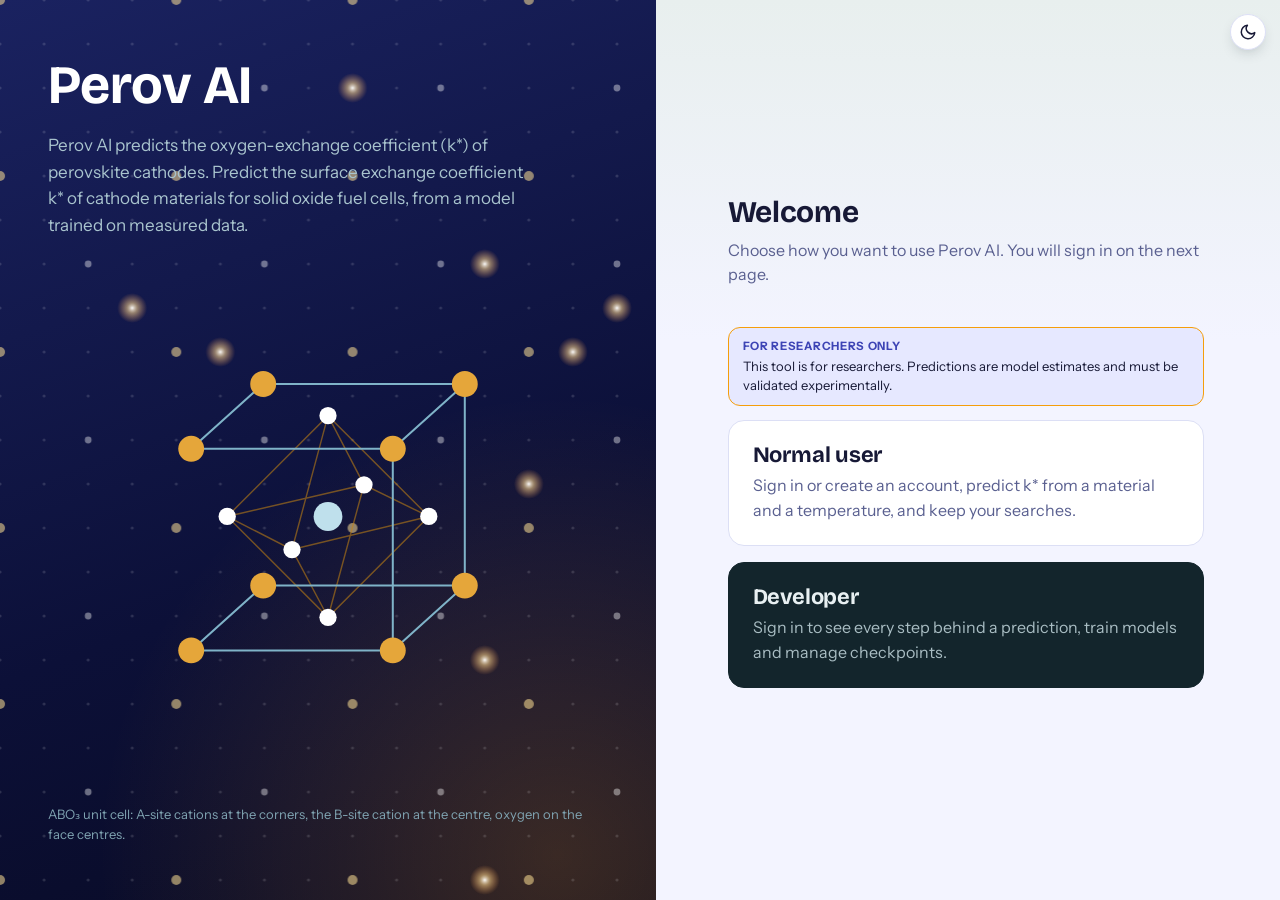
==== static/index.html @ 9cb7ea7a "Initial commit" ====
<!doctype html>
<html lang="en"><head><meta charset="utf-8"><meta name="viewport" content="width=device-width, initial-scale=1, viewport-fit=cover">
<meta name="theme-color" content="#0E1240">
<link rel="manifest" href="manifest.json">
<link rel="icon" type="image/png" sizes="192x192" href="icon-192.png">
<link rel="apple-touch-icon" href="apple-touch-icon.png">
<meta name="mobile-web-app-capable" content="yes">
<meta name="apple-mobile-web-app-capable" content="yes">
<meta name="apple-mobile-web-app-title" content="Perov AI">
<meta name="apple-mobile-web-app-status-bar-style" content="black-translucent">
<script src="pwa.js" defer></script>
<script src="dynamic.js" defer></script>
<script src="lattice.js" defer></script>
<title>Welcome | Perov AI</title>
<link href="https://fonts.googleapis.com/css2?family=Bricolage+Grotesque:opsz,wght@12..96,500;12..96,700&family=Instrument+Sans:wght@400;500;600&family=IBM+Plex+Mono:wght@400;500&display=swap" rel="stylesheet">
<link rel="stylesheet" href="style.css"><script src="theme.js"></script></head>
<body>
<div class="hero">
  <section class="hero-art">
    <div>
      <h1>Perov AI</h1>
      <p>Perov AI predicts the oxygen-exchange coefficient (k*) of perovskite cathodes. Predict the surface exchange coefficient k* of cathode materials for solid oxide fuel cells, from a model trained on measured data.</p>
    </div>
    <svg class="cell" viewBox="30 20 250 240" role="img" aria-label="ABO3 perovskite unit cell">
      <g class="oct"><path d="M155 67 L130 160 L85 137 Z M155 67 L130 160 L225 137 Z M155 207 L130 160 L85 137 Z M155 207 L130 160 L225 137 Z M155 67 L180 115 L85 137 Z M155 67 L180 115 L225 137 Z M155 207 L180 115 L85 137 Z M155 207 L180 115 L225 137 Z"/></g>
      <path class="edge" d="M60 90H200V230H60Z M110 45H250V185H110Z M60 90L110 45 M200 90L250 45 M200 230L250 185 M60 230L110 185"/>
      <g class="a"><circle cx="60" cy="90" r="9"/><circle cx="200" cy="90" r="9"/><circle cx="200" cy="230" r="9"/><circle cx="60" cy="230" r="9"/><circle cx="110" cy="45" r="9"/><circle cx="250" cy="45" r="9"/><circle cx="250" cy="185" r="9"/><circle cx="110" cy="185" r="9"/></g>
      <circle class="b" cx="155" cy="137" r="10"/>
      <g class="o"><circle cx="130" cy="160" r="6"/><circle cx="180" cy="115" r="6"/><circle cx="85" cy="137" r="6"/><circle cx="225" cy="137" r="6"/><circle cx="155" cy="67" r="6"/><circle cx="155" cy="207" r="6"/></g>
    </svg>
    <small>ABO&#8323; unit cell: A-site cations at the corners, the B-site cation at the centre, oxygen on the face centres.</small>
  </section>
  <section class="hero-form">
    <h2>Welcome</h2>
    <p class="sub">Choose how you want to use Perov AI. You will sign in on the next page.</p>
    <div class="research-note" role="note"><strong>For researchers only</strong><span>This tool is for researchers. Predictions are model estimates and must be validated experimentally.</span></div>
    <div class="resume" id="resume" hidden>
      <p class="sub" style="margin:0 0 10px">You are signed in as <strong id="resume-email"></strong> (<span id="resume-role"></span>).</p>
      <button class="btn primary" id="resume-go" type="button" style="width:100%">Continue</button>
      <button class="btn ghost" id="resume-out" type="button" style="width:100%;margin-top:8px">Use a different account</button>
    </div>
    <button class="role-card" id="pick-user"><h3>Normal user</h3><p>Sign in or create an account, predict k* from a material and a temperature, and keep your searches.</p></button>
    <button class="role-card dev" id="pick-dev"><h3>Developer</h3><p>Sign in to see every step behind a prediction, train models and manage checkpoints.</p></button>
  </section>
</div>
<script>
  const go = role => { location.href = "login.html?role=" + role; };
  document.getElementById("pick-user").onclick = () => go("user");
  document.getElementById("pick-dev").onclick = () => go("dev");

  (async () => {
    let t = null, role = null;
    try { t = localStorage.getItem("kstar-token"); role = localStorage.getItem("kstar-role"); } catch {}
    if (!t || !role) return;
    const drop = () => { try { ["kstar-token", "kstar-role", "kstar-email"].forEach(k => localStorage.removeItem(k)); } catch {} };
    try {
      const r = await fetch((window.API_BASE || "") + "/api/auth/me", { headers: { Authorization: "Bearer " + t } });
      if (!r.ok) { if (r.status === 401) drop(); return; }
      const u = await r.json();
      document.getElementById("resume-email").textContent = u.email;
      document.getElementById("resume-role").textContent = u.role === "dev" ? "developer" : "normal user";
      document.getElementById("resume").hidden = false;
      document.getElementById("resume-go").onclick = () => { location.href = "predict.html"; };
      document.getElementById("resume-out").onclick = () => { drop(); document.getElementById("resume").hidden = true; };
    } catch {}
  })();
</script></body></html>
---- static/style.css ----
:root{
  --paper:#F1F4F3; --card:#FFFFFF; --ink:#13252C; --muted:#586C73; --line:#CBD8D8;
  --glaze:#1D5C78; --glaze-soft:#DCEAF0; --signal:#C98512; --err:#B3402F; --ok:#2F7D5B;
  --display:"Bricolage Grotesque","Segoe UI",system-ui,sans-serif;
  --body:"Instrument Sans","Segoe UI",system-ui,sans-serif;
  --mono:"IBM Plex Mono",ui-monospace,Menlo,Consolas,monospace;
}
*{box-sizing:border-box}
html{scroll-padding-top:72px}
body{margin:0;background:var(--paper);color:var(--ink);font:400 16px/1.55 var(--body)}
h1,h2,h3{font-family:var(--display);line-height:1.12;margin:0;font-weight:700;letter-spacing:-.01em}
p{margin:0}
button,input,select{font:inherit;color:inherit}
:focus-visible{outline:3px solid var(--glaze);outline-offset:2px}
.wrap{max-width:1180px;margin:0 auto;padding:0 24px}
[hidden]{display:none!important}

/* header */
header.top{position:sticky;top:0;z-index:5;background:rgba(241,244,243,.94);backdrop-filter:blur(6px);border-bottom:1px solid var(--line)}
header.top .wrap{display:flex;align-items:center;gap:20px;min-height:60px;flex-wrap:wrap}
.brand{font:700 20px var(--display);letter-spacing:-.01em;margin-right:auto}
.brand i{font-style:normal;color:var(--glaze)}
.tabs,.seg{display:inline-flex;border:1px solid var(--line);border-radius:8px;background:var(--card);padding:3px;gap:2px}
.tabs button,.seg button{border:0;background:transparent;padding:6px 14px;border-radius:6px;cursor:pointer;font-weight:500;color:var(--muted)}
.tabs button[aria-selected="true"],.seg button[aria-pressed="true"]{background:var(--glaze);color:#fff}

/* chooser */
.chooser{padding:72px 0 80px}
.chooser h1{font-size:clamp(34px,5vw,56px);max-width:15ch}
.chooser .lede{max-width:52ch;margin-top:18px;color:var(--muted);font-size:18px}
.choices{display:grid;grid-template-columns:repeat(auto-fit,minmax(280px,1fr));gap:20px;margin-top:44px;max-width:820px}
.choice{text-align:left;background:var(--card);border:1.5px solid var(--line);border-radius:14px;padding:26px;cursor:pointer;transition:border-color .15s,transform .15s}
.choice:hover{border-color:var(--glaze);transform:translateY(-2px)}
.choice h2{font-size:24px}
.choice p{margin-top:10px;color:var(--muted)}
.choice.dev{background:var(--ink);color:#E8F0F2;border-color:var(--ink)}
.choice.dev p{color:#A9BDC3}
.choice.dev:hover{border-color:#7FB3C8}
.choice .code{margin-top:18px;font:400 13px/1.5 var(--mono);color:#7FB3C8}

/* app layout */
main{padding:32px 0 80px}
.intro{margin-bottom:26px}
.intro h1{font-size:clamp(28px,3.4vw,40px);max-width:24ch}
.intro p{color:var(--muted);margin-top:10px;max-width:62ch}
.layout{display:grid;grid-template-columns:minmax(0,5fr) minmax(0,6fr);gap:28px;align-items:start}
@media (max-width:900px){.layout{grid-template-columns:1fr}}
.panel{background:var(--card);border:1px solid var(--line);border-radius:12px;padding:22px}
.panel h2{font-size:19px;margin-bottom:4px}
.panel .sub{color:var(--muted);font-size:14px}

/* form */
fieldset{border:0;border-top:1px solid var(--line);margin:18px 0 0;padding:14px 0 0}
legend{font:600 14px var(--body);padding:0 8px 0 0;color:var(--glaze)}
.fields{display:grid;grid-template-columns:repeat(auto-fill,minmax(150px,1fr));gap:12px 14px}
.field label{display:block;font-size:13px;font-weight:600;margin-bottom:3px;word-break:break-word}
.field input{width:100%;border:1px solid var(--line);border-radius:7px;padding:7px 9px;background:#FBFCFC;font-family:var(--mono);font-size:14px}
.field input:focus{border-color:var(--glaze)}
.field small{display:block;color:var(--muted);font-size:12px;line-height:1.35;margin-top:3px}
.field.bad input{border-color:var(--err)}
.actions{display:flex;gap:12px;align-items:center;margin-top:22px;flex-wrap:wrap}
.btn{border:0;border-radius:8px;padding:11px 20px;font-weight:600;cursor:pointer}
.btn.primary{background:var(--glaze);color:#fff}
.btn.primary:disabled{opacity:.6;cursor:progress}
.btn.ghost{background:transparent;border:1px solid var(--line);color:var(--ink)}
.msg{margin-top:14px;padding:10px 12px;border-radius:8px;font-size:14px;background:#FBEDEA;color:#7A2A1D;border:1px solid #EBC3BB}
.modelpick{display:flex;align-items:center;gap:10px;margin-top:16px;font-size:14px}
.modelpick select{border:1px solid var(--line);border-radius:7px;padding:5px 8px;background:#fff}

/* result */
.empty{color:var(--muted);padding:34px 4px}
.empty strong{display:block;color:var(--ink);font:700 20px var(--display);margin-bottom:6px}
.big{font:700 clamp(40px,6vw,68px)/1 var(--display);letter-spacing:-.02em;margin-top:6px}
.big sup{font-size:.5em}
.kicker{color:var(--muted);font-size:14px}
.plain{margin-top:12px;max-width:52ch}
.scale{margin:26px 0 8px}
.scale .track{position:relative;height:10px;border-radius:5px;background:linear-gradient(90deg,#DCE6E8,#8FB9CB,#1D5C78)}
.scale .pin{position:absolute;top:-7px;width:4px;height:24px;border-radius:2px;background:var(--signal);transform:translateX(-50%);box-shadow:0 0 0 3px #fff;transition:left .5s}
.scale .ends{display:flex;justify-content:space-between;font-size:13px;color:var(--muted);margin-top:8px}
.chart{margin-top:26px}
.chart h3{font-size:16px}
.chart svg{width:100%;height:auto;display:block;margin-top:8px}
.chart .note{font-size:13px;color:var(--muted);margin-top:4px}
.caveat{margin-top:20px;font-size:13px;color:var(--muted);border-top:1px solid var(--line);padding-top:12px}

/* developer */
.dev-only{display:none}
body[data-mode="dev"] .dev-only{display:revert}
body[data-mode="dev"] .modelpick.dev-only{display:flex}
body[data-mode="dev"] .explorer-only{display:none}
.flow{margin-top:28px}
.flow h2{font-size:22px}
.stage{position:relative;margin:16px 0 0 18px;padding:0 0 0 26px;border-left:2px solid var(--line)}
.stage::before{content:"";position:absolute;left:-8px;top:6px;width:14px;height:14px;border-radius:50%;background:var(--paper);border:2px solid var(--line);transition:background .3s,border-color .3s}
.stage.done{border-left-color:var(--glaze)}
.stage.done::before{background:var(--glaze);border-color:var(--glaze)}
.stage summary{cursor:pointer;font:700 16px var(--display);list-style:none;padding:2px 0}
.stage summary::-webkit-details-marker{display:none}
.stage summary span{font:400 14px var(--body);color:var(--muted);margin-left:8px}
.stage .body{padding:10px 0 6px}
pre{margin:8px 0 0;background:#0F1F25;color:#D8E6EA;border-radius:9px;padding:12px 14px;font:400 12.5px/1.55 var(--mono);overflow:auto;max-height:340px}
.cols{display:grid;grid-template-columns:repeat(auto-fit,minmax(300px,1fr));gap:14px}
.cols h4{margin:0;font-size:12px;color:var(--muted);font-weight:600}
.bars{margin-top:8px;font:400 12.5px var(--mono)}
.bar{display:grid;grid-template-columns:150px 1fr 56px;gap:8px;align-items:center;margin:3px 0}
.bar .nm{overflow:hidden;text-overflow:ellipsis;white-space:nowrap}
.bar .tr{position:relative;height:10px;background:#EDF2F2;border-radius:3px}
.bar .fill{position:absolute;top:0;bottom:0;border-radius:3px}
.bar .zero{position:absolute;left:50%;top:-2px;bottom:-2px;width:1px;background:var(--muted)}
.bar .num{text-align:right;color:var(--muted)}
.kv{display:flex;flex-wrap:wrap;gap:6px 18px;font:400 13px var(--mono);color:var(--muted);margin-top:8px}
.kv b{color:var(--ink);font-weight:500}

/* research */
.papers{display:grid;grid-template-columns:repeat(auto-fit,minmax(340px,1fr));gap:22px;margin-top:22px}
.paper h2{font-size:20px}
.paper .meta{font-size:13px;color:var(--muted);margin:6px 0 14px}
.paper ul{margin:0;padding-left:18px}
.paper li{margin:6px 0}
.map{margin-top:34px}
.map h2{font-size:22px}
.map table{width:100%;border-collapse:collapse;margin-top:14px;background:var(--card);border:1px solid var(--line);border-radius:10px;overflow:hidden;font-size:15px}
.map th,.map td{text-align:left;padding:11px 14px;border-bottom:1px solid var(--line);vertical-align:top}
.map th{background:var(--glaze-soft);font-weight:600;font-size:14px}
.map tr:last-child td{border-bottom:0}
@media (prefers-reduced-motion:reduce){*{transition:none!important}}

/* ---- v2 look ---- */
body{background:linear-gradient(180deg,#E8EFEE 0,var(--paper) 340px)}
header.top{background:rgba(255,255,255,.88);box-shadow:0 1px 0 var(--line),0 6px 20px -14px rgba(19,37,44,.5)}
.brand{display:flex;align-items:center;gap:10px;color:var(--ink);text-decoration:none}
.brand svg{width:26px;height:26px}
.nav{display:flex;gap:4px}
.nav a{padding:7px 14px;border-radius:8px;text-decoration:none;color:var(--muted);font-weight:500}
.nav a:hover{background:var(--glaze-soft);color:var(--glaze)}
.nav a[aria-current="page"]{background:var(--glaze);color:#fff}
.role{display:inline-flex;align-items:center;gap:8px;font-size:14px;color:var(--muted)}
.role b{background:var(--glaze-soft);color:var(--glaze);border-radius:99px;padding:3px 12px;font-weight:600}
body[data-mode="dev"] .role b{background:var(--ink);color:#BFE0EC}
.role a{color:var(--glaze);font-weight:500}
.panel{border-radius:16px;box-shadow:0 18px 40px -28px rgba(19,37,44,.45)}
.btn.primary,.btn{border-radius:10px}
.btn.primary{background:linear-gradient(135deg,#1D5C78,#17475D);box-shadow:0 8px 18px -10px #1D5C78}
.big{font-family:var(--display);font-size:clamp(40px,6vw,64px);color:var(--glaze)}
.crumbs{display:flex;gap:10px;align-items:center;margin-bottom:18px;font-size:14px;color:var(--muted)}
.crumbs a{color:var(--glaze);font-weight:500}
.hero{min-height:100vh;display:grid;grid-template-columns:minmax(0,1.05fr) minmax(0,1fr)}
@media (max-width:860px){.hero{grid-template-columns:1fr}}
.hero-art{background:radial-gradient(circle at 30% 20%,#1B5670 0,#0E3345 45%,#0A222E 100%);color:#E8F0F2;padding:56px 48px;display:flex;flex-direction:column;justify-content:space-between;gap:28px}
.hero-art h1{font-size:clamp(34px,4.4vw,54px);max-width:14ch;color:#fff}
.hero-art p{color:#A9C4CE;max-width:44ch;margin-top:16px;font-size:17px}
.cell{width:min(100%,360px);align-self:center}
.cell .edge{stroke:#7FB3C8;stroke-width:1.4;fill:none;stroke-dasharray:420;stroke-dashoffset:420;animation:draw 1.6s ease-out forwards}
.cell .oct{stroke:#C98512;stroke-opacity:.55;stroke-width:1;fill:none}
.cell .a{fill:#E5A63A}.cell .b{fill:#BFE0EC}.cell .o{fill:#fff;opacity:0;animation:pop .5s ease-out 1.2s forwards}
@keyframes draw{to{stroke-dashoffset:0}}@keyframes pop{to{opacity:1}}
@media (prefers-reduced-motion:reduce){.cell .edge{animation:none;stroke-dashoffset:0}.cell .o{animation:none;opacity:1}}
.hero-art small{color:#7FA3B1;font-size:13px}
.hero-form{display:flex;flex-direction:column;justify-content:center;padding:56px clamp(24px,6vw,72px);max-width:620px}
.hero-form h2{font-size:30px}
.hero-form .sub{margin:8px 0 26px;color:var(--muted)}
.role-card{display:block;width:100%;text-align:left;background:var(--card);border:1.5px solid var(--line);border-radius:16px;padding:22px 24px;margin-bottom:16px;cursor:pointer;transition:border-color .15s,box-shadow .15s}
.role-card:hover{border-color:var(--glaze);box-shadow:0 14px 30px -20px #1D5C78}
.role-card h3{font-size:22px}.role-card p{color:var(--muted);margin-top:6px}
.role-card.dev{background:var(--ink);border-color:var(--ink);color:#E8F0F2}.role-card.dev p{color:#A9BDC3}
.role-card.dev:hover{border-color:#7FB3C8}

/* ---- toasts, bars, tables ---- */
#toasts{position:fixed;right:16px;bottom:16px;display:grid;gap:8px;z-index:50;max-width:min(360px,calc(100vw - 32px))}
.toast{background:var(--ink);color:#fff;padding:12px 16px;border-radius:10px;box-shadow:0 10px 24px -12px #000;font-size:14px}
.toast.error{background:#8F2D2D}.toast.ok{background:#2F6B4F}
.hb{display:grid;grid-template-columns:84px 1fr 34px;gap:8px;align-items:center;margin:5px 0;font-size:13px}
.hb i{display:block;height:12px;background:var(--glaze);border-radius:6px;min-width:2px}.hb b{text-align:right;font-weight:500}
.grid2{display:grid;grid-template-columns:repeat(auto-fit,minmax(260px,1fr));gap:20px}
.kpis{display:grid;grid-template-columns:repeat(auto-fit,minmax(130px,1fr));gap:12px;margin-bottom:18px}
.kpi{background:var(--glaze-soft);border-radius:12px;padding:12px 14px}.kpi b{display:block;font-size:22px;font-family:var(--display);color:var(--glaze)}.kpi span{font-size:13px;color:var(--muted)}
.tablewrap{overflow-x:auto}table.t{border-collapse:collapse;width:100%;font-size:14px}table.t th,table.t td{padding:8px 10px;border-bottom:1px solid var(--line);text-align:left;white-space:nowrap}
.stack{display:grid;gap:22px;max-width:980px}
@media (max-width:640px){.wrap{padding-left:16px;padding-right:16px}header.top .wrap{flex-wrap:wrap;gap:8px}.nav{order:3;width:100%;overflow-x:auto}.big{font-size:40px}.btn{min-height:44px}input,select{font-size:16px}}

/* ---- v3: richer look ---- */
.intro{background:linear-gradient(135deg,#0E3345 0%,#1D5C78 100%);color:#fff;border-radius:20px;padding:30px 34px;margin-bottom:26px;position:relative;overflow:hidden;box-shadow:0 22px 40px -28px rgba(14,51,69,.8)}
.intro::before{content:"";position:absolute;right:-60px;top:-60px;width:240px;height:240px;border-radius:50%;background:radial-gradient(circle,rgba(229,166,58,.45),transparent 65%)}
.intro::after{content:"";position:absolute;inset:0;background-image:radial-gradient(rgba(255,255,255,.14) 1.2px,transparent 1.2px);background-size:22px 22px;mask-image:linear-gradient(90deg,transparent 40%,#000);-webkit-mask-image:linear-gradient(90deg,transparent 40%,#000)}
.intro h1,.intro p{position:relative;z-index:1}.intro h1{color:#fff;margin-bottom:8px}.intro p{color:#BFD8E2;max-width:60ch}
.panel{animation:rise .5s ease-out both}.panel:nth-of-type(2){animation-delay:.08s}.panel:nth-of-type(3){animation-delay:.16s}
@keyframes rise{from{opacity:0;transform:translateY(10px)}to{opacity:1;transform:none}}
.btn{transition:transform .15s,box-shadow .15s,background .15s}.btn:hover:not(:disabled){transform:translateY(-1px)}.btn.primary:hover:not(:disabled){box-shadow:0 12px 22px -10px #1D5C78}
input:focus,select:focus{outline:none;border-color:var(--glaze)!important;box-shadow:0 0 0 4px rgba(29,92,120,.15)}
.kpi{transition:transform .15s}.kpi:hover{transform:translateY(-2px)}
table.t tbody tr:hover,table.t tr:hover td{background:#F3F8FA}
.role #who{max-width:170px;overflow:hidden;text-overflow:ellipsis;white-space:nowrap;color:var(--muted)}
.role{gap:10px}
.pwrow{display:flex;gap:8px}.pwrow input{flex:1;min-width:0}
.back{display:inline-block;margin-bottom:18px;color:var(--glaze);font-weight:500;text-decoration:none}
.hero-form .field label{font-weight:500}
@media (max-width:640px){.role #who{display:none}.intro{padding:22px 20px}}
@media (prefers-reduced-motion:reduce){.panel{animation:none}.btn,.kpi{transition:none}}


/* ---- v4: light and dark themes, result summary ---- */
:root{
  color-scheme:light;
  --grid:#DCE6E6; --faint:#8A9BA0; --chart:#1D5C78; --soft:#F4F8F9; --warn:#9A6408;
  --page-top:#E8EFEE; --header-bg:rgba(255,255,255,.88); --input-bg:#FBFCFC;
  --msg-bg:#FBEDEA; --msg-ink:#7A2A1D; --msg-line:#EBC3BB;
  --track:#EDF2F2; --row-hover:#F3F8FA; --on-glaze:#fff;
  --t1:#DCE6E8; --t2:#8FB9CB; --t3:#1D5C78;
  --btn1:#1D5C78; --btn2:#17475D;
  --dev-bg:#13252C; --dev-ink:#E8F0F2; --dev-muted:#A9BDC3; --toast-bg:#13252C;
  --shadow:rgba(19,37,44,.45); --ring:rgba(29,92,120,.15);
}
:root[data-theme="dark"]{
  color-scheme:dark;
  --paper:#0C171C; --card:#13242B; --ink:#E4EDF0; --muted:#9AB0B7; --line:#27404A;
  --glaze:#5BB0D4; --glaze-soft:#1A3340; --signal:#E5A63A; --err:#F0907F; --ok:#4CC38A; --warn:#E5A63A;
  --grid:#243842; --faint:#6E8890; --chart:#5BB0D4; --soft:#172A32;
  --page-top:#0F2028; --header-bg:rgba(14,26,32,.9); --input-bg:#0F1D23;
  --msg-bg:#3A1F1B; --msg-ink:#F5C0B6; --msg-line:#6B342C;
  --track:#1E333C; --row-hover:#1A2F38; --on-glaze:#082432;
  --t1:#1F3A46; --t2:#2F6F8C; --t3:#5BB0D4;
  --btn1:#2A7BA0; --btn2:#1D5C78;
  --dev-bg:#0A1317; --dev-ink:#E4EDF0; --dev-muted:#9AB0B7; --toast-bg:#1F3A46;
  --shadow:rgba(0,0,0,.8); --ring:rgba(91,176,212,.28);
}
body{background:linear-gradient(180deg,var(--page-top) 0,var(--paper) 340px)}
header.top{background:var(--header-bg);box-shadow:0 1px 0 var(--line),0 6px 20px -14px var(--shadow)}
.panel{box-shadow:0 18px 40px -28px var(--shadow)}
.field input,.modelpick select{background:var(--input-bg)}
.msg{background:var(--msg-bg);color:var(--msg-ink);border-color:var(--msg-line)}
.scale .track{background:linear-gradient(90deg,var(--t1),var(--t2),var(--t3))}
.scale .pin{box-shadow:0 0 0 3px var(--card)}
.bar .tr{background:var(--track)}
table.t tbody tr:hover,table.t tr:hover td{background:var(--row-hover)}
.tabs button[aria-selected="true"],.seg button[aria-pressed="true"],.nav a[aria-current="page"]{background:var(--glaze);color:var(--on-glaze)}
.btn.primary{background:linear-gradient(135deg,var(--btn1),var(--btn2));box-shadow:0 8px 18px -10px var(--btn1)}
.btn.primary:hover:not(:disabled){box-shadow:0 12px 22px -10px var(--btn1)}
input:focus,select:focus{box-shadow:0 0 0 4px var(--ring)}
.choice.dev,.role-card.dev{background:var(--dev-bg);color:var(--dev-ink);border-color:var(--dev-bg)}
.choice.dev p,.role-card.dev p{color:var(--dev-muted)}
body[data-mode="dev"] .role b{background:var(--dev-bg);color:#BFE0EC}
.toast{background:var(--toast-bg)}
.brand svg rect{stroke:var(--chart)}
p.note{font-size:13px;color:var(--muted);margin-top:8px}
:root[data-theme="dark"] .choice.dev,:root[data-theme="dark"] .role-card.dev{border-color:var(--line)}
:root[data-theme="dark"] pre{background:#0A1317;border:1px solid var(--line)}
:root[data-theme="dark"] .intro{box-shadow:0 22px 40px -28px #000;border:1px solid #1D4A5F}

/* theme toggle */
.themebtn{display:inline-grid;place-items:center;width:36px;height:36px;border-radius:50%;border:1px solid var(--line);background:var(--card);color:var(--ink);cursor:pointer;padding:0;transition:background .15s,border-color .15s,color .15s}
.themebtn:hover{border-color:var(--glaze);color:var(--glaze)}
.themebtn svg{width:18px;height:18px}
.themebtn .sun{display:none}
:root[data-theme="dark"] .themebtn .sun{display:block}
:root[data-theme="dark"] .themebtn .moon{display:none}
.themebtn.float{position:fixed;top:14px;right:14px;z-index:20;box-shadow:0 6px 16px -8px var(--shadow)}

/* chart colours (SVG) */
.c-grid{stroke:var(--grid)} .c-axis{stroke:var(--ink)} .c-base{stroke:var(--muted)} .c-pred{stroke:var(--ink)} .c-conn{stroke:var(--faint)}
.c-line{stroke:var(--chart)} .c-dot{fill:var(--chart)} .c-up{fill:var(--chart)} .c-down{fill:var(--signal)}
.c-cur{fill:var(--signal);stroke:var(--card)}
.c-mut{fill:var(--muted)} .c-faint{fill:var(--faint)} .c-ink{fill:var(--ink)}
.c-halo{stroke:var(--card);stroke-width:3;paint-order:stroke}

/* result summary */
.predcard{margin-top:6px;text-align:center;background:var(--soft);border:1px solid var(--line);border-radius:18px;padding:22px 20px 18px}
.predcard .cap{font-size:12px;font-weight:600;letter-spacing:.09em;text-transform:uppercase;color:var(--muted)}
.predcard .logbig{font:700 clamp(44px,9vw,72px)/1.05 var(--display);color:var(--glaze);margin:8px 0 6px;letter-spacing:-.02em}
.predcard .sub2{color:var(--muted);font-size:14px;max-width:46ch;margin:0 auto}
.predcard .sub2 b{color:var(--ink);font-weight:600}
.predcard .scale{text-align:left;margin:20px 0 0}
.verdicts{display:grid;gap:10px;margin-top:14px}
.metric{display:flex;justify-content:space-between;align-items:center;gap:18px;background:var(--soft);border:1px solid var(--line);border-radius:14px;padding:14px 18px}
.metric .lab{color:var(--muted)}
.metric .val{font-weight:700;text-align:right}
.val.good{color:var(--ok)} .val.warn{color:var(--warn)} .val.bad{color:var(--err)} .val.info{color:var(--glaze)} .val.na{color:var(--muted);font-weight:500}
@media (max-width:520px){.metric{flex-direction:column;align-items:flex-start;gap:4px}.metric .val{text-align:left}}

.shb{margin-top:24px}
.shb h3{font:600 12px var(--body);letter-spacing:.09em;text-transform:uppercase;color:var(--muted)}
.shrow{display:grid;grid-template-columns:minmax(64px,104px) 1fr 54px;gap:12px;align-items:center;margin:10px 0;outline:none}
.shrow .nm{text-align:right;color:var(--muted);font-size:13.5px;overflow:hidden;text-overflow:ellipsis;white-space:nowrap}
.shrow .tr{position:relative;height:24px}
.shrow .fill{position:absolute;top:0;bottom:0;border-radius:7px;min-width:3px;transition:filter .15s}
.shrow .fill.up{background:var(--chart)} .shrow .fill.down{background:var(--signal)}
.shrow:hover .fill,.shrow:focus-visible .fill{filter:brightness(1.2)}
.shrow .zero{position:absolute;top:-3px;bottom:-3px;width:1px;background:var(--faint)}
.shrow .num{font:500 12.5px var(--mono);color:var(--muted)}
.shrow .tip{position:absolute;bottom:calc(100% + 6px);transform:translateX(-50%);background:#0A1317;color:#fff;padding:7px 10px;border-radius:8px;font-size:12.5px;white-space:nowrap;pointer-events:none;opacity:0;transition:opacity .12s;z-index:3;box-shadow:0 8px 20px -10px #000;border:1px solid #2A3E47}
.shrow .tip b{display:block;font-weight:600}
.shrow .tip i{display:inline-block;width:9px;height:9px;border-radius:2px;margin-right:6px}
.shrow:hover .tip,.shrow:focus-visible .tip{opacity:1}
.more summary{cursor:pointer;font-weight:600;color:var(--glaze);margin-top:18px}
.more[open] summary{margin-bottom:4px}
.metric .msub{font-size:12.5px;color:var(--muted);margin-top:2px;max-width:46ch}
select{background:var(--input-bg);color:var(--ink);border:1px solid var(--line);border-radius:7px;padding:6px 10px}

/* ---- mobile: phones and tablets (Android, iOS), installed or in the browser ---- */
html{-webkit-text-size-adjust:100%;text-size-adjust:100%}
body{-webkit-tap-highlight-color:transparent;overflow-x:hidden}
.wrap{padding-left:max(24px,env(safe-area-inset-left));padding-right:max(24px,env(safe-area-inset-right))}
header.top{padding-top:env(safe-area-inset-top)}
main{padding-bottom:calc(80px + env(safe-area-inset-bottom))}
#toasts{right:max(16px,env(safe-area-inset-right));bottom:calc(16px + env(safe-area-inset-bottom))}
.hero{min-height:100vh;min-height:100dvh}
.nav{scrollbar-width:none;-webkit-overflow-scrolling:touch}.nav::-webkit-scrollbar{display:none}
.nav a{white-space:nowrap}
button,.btn,.nav a,.role-card,.choice{touch-action:manipulation}
.panel,.tablewrap,.nav{max-width:100%}
.tablewrap{-webkit-overflow-scrolling:touch}
svg{max-width:100%;height:auto}
@media (pointer:coarse){
  input,select,textarea{font-size:16px}   /* stops iOS zooming into fields */
  .btn,button,select,input{min-height:44px}
  .nav a{padding:11px 16px}
  .tabs button,.seg button{padding:10px 16px}
  .role a{padding:8px 4px}
}
@media (max-width:860px){
  .hero-art{padding:calc(32px + env(safe-area-inset-top)) 24px 28px;gap:18px}
  .hero-art h1{max-width:none}
  .cell{width:min(70%,240px)}
  .hero-art small{display:none}
  .hero-form{padding:28px 20px calc(36px + env(safe-area-inset-bottom));max-width:none}
}
@media (max-width:640px){
  .wrap{padding-left:max(16px,env(safe-area-inset-left));padding-right:max(16px,env(safe-area-inset-right))}
  main{padding-top:20px}
  .panel{padding:18px 16px;border-radius:14px}
  .fields{grid-template-columns:repeat(auto-fill,minmax(130px,1fr))}
  .kpis{grid-template-columns:repeat(2,1fr)}
  .pwrow{flex-wrap:nowrap}
  table.t th,table.t td{padding:8px 8px}
}
@media (max-width:400px){.fields{grid-template-columns:1fr}.brand{font-size:18px}}
@media (orientation:landscape) and (max-height:480px){.hero{min-height:0}.hero-art{padding-top:20px;padding-bottom:20px}.cell{display:none}}

/* ---- dropdowns: always fit their container, on laptop and phone ---- */
select{max-width:100%;min-width:0;text-overflow:ellipsis;overflow:hidden;white-space:nowrap;
  -webkit-appearance:none;appearance:none;padding-right:34px!important;
  background-image:url("data:image/svg+xml;utf8,<svg xmlns='http://www.w3.org/2000/svg' width='12' height='8' viewBox='0 0 12 8'><path d='M1 1.5l5 5 5-5' fill='none' stroke='%23586C73' stroke-width='1.8' stroke-linecap='round' stroke-linejoin='round'/></svg>");
  background-repeat:no-repeat;background-position:right 12px center}
.field,.fields>*,.layout>*,.panel,.grid2>*,.kpis>*{min-width:0}
.field select,.field input{width:100%}
.modelpick{flex-wrap:wrap}
.modelpick select{flex:1 1 220px;max-width:100%}
@media (max-width:640px){
  .modelpick{flex-direction:column;align-items:stretch;gap:6px}
  .modelpick select{width:100%;flex:none}
}

/* ---- phone header: title on top, account items underneath and toward the right ---- */
@media (max-width:640px){
  header.top{padding-top:max(8px,env(safe-area-inset-top))}
  header.top .wrap{row-gap:6px;padding-top:4px;padding-bottom:6px}
  .brand{flex:1 1 100%;margin-right:0}
  .role{flex:1 1 100%;justify-content:flex-end;flex-wrap:wrap}
  .nav{order:3}
}

/* ---- research-only notice and own-tab toggle ---- */
.research-bar{background:#0E3345;color:#BFE0EC;font-size:12.5px;line-height:1.4;text-align:center;padding:6px 14px;padding-top:calc(6px + env(safe-area-inset-top))}
.research-bar strong{color:#E5A63A;letter-spacing:.04em;text-transform:uppercase;font-size:11.5px;margin-right:4px}
.research-foot{text-align:center;color:var(--muted,#586C73);font-size:12px;padding:18px 16px calc(22px + env(safe-area-inset-bottom))}
.research-pill{display:inline-block;margin-bottom:14px;padding:5px 12px;border-radius:999px;border:1px solid #E5A63A;color:#E5A63A;font-size:12px;font-weight:600;letter-spacing:.06em;text-transform:uppercase}
.tabtoggle{border:1px solid var(--line);background:var(--card);color:var(--ink);border-radius:999px;padding:6px 12px;font-size:12.5px;cursor:pointer;white-space:nowrap}
.tabtoggle[aria-pressed="true"]{border-color:var(--glaze,#1D5C78);color:var(--glaze,#1D5C78)}
@media (max-width:640px){.research-bar{font-size:11.5px;padding-left:10px;padding-right:10px}}

/* ---- motion: pages, panels and tabs ease in; buttons respond; loading spinner ---- */
@keyframes rise{from{opacity:0;transform:translateY(10px)}to{opacity:1;transform:none}}
@keyframes spin{to{transform:rotate(360deg)}}
@keyframes glowpulse{0%,100%{box-shadow:0 0 0 0 rgba(229,166,58,.0)}50%{box-shadow:0 0 0 6px rgba(229,166,58,.18)}}
main>*:not([hidden]),.panel:not([hidden]){animation:rise .45s cubic-bezier(.2,.7,.2,1) both}
main>*:nth-child(2){animation-delay:.05s}main>*:nth-child(3){animation-delay:.1s}main>*:nth-child(4){animation-delay:.15s}
.panel{transition:transform .2s,box-shadow .2s,border-color .2s}
@media (hover:hover){.panel:hover{transform:translateY(-2px);border-color:var(--glaze,#1D5C78)}}
.btn,.seg button,.nav a{transition:transform .12s,background .2s,color .2s,border-color .2s,box-shadow .2s}
.btn:active,.seg button:active{transform:scale(.97)}
.btn.primary:not(:disabled):hover{box-shadow:0 8px 20px -10px var(--glaze,#1D5C78);transform:translateY(-1px)}
.btn.primary:disabled::after{content:"";display:inline-block;width:14px;height:14px;margin-left:8px;border:2px solid currentColor;border-right-color:transparent;border-radius:50%;animation:spin .7s linear infinite;vertical-align:-2px}
.scale .pin{animation:glowpulse 2.4s ease-in-out infinite;transition:left .9s cubic-bezier(.2,.8,.2,1)}
.research-pill{animation:glowpulse 2.8s ease-in-out infinite}
@media (prefers-reduced-motion:reduce){*,*::before,*::after{animation:none!important;transition:none!important}}

/* ======== Perovix theme: indigo and orange ======== */
:root{--paper:#F3F4FF;--card:#FFFFFF;--ink:#171936;--muted:#5A6090;--line:#DCDFF5;--glaze:#3D44B5;--glaze-soft:#E6E8FF;--signal:#F59E0B;--on-glaze:#FFFFFF;--ok:#2E8B57;
  --t1:#E0E3FF;--t2:#7F86E6;--t3:#F59E0B}
:root[data-theme="dark"]{--paper:#12121C;--card:#1B1B2A;--ink:#EEF0FF;--muted:#A9B1E8;--line:#2F3050;--glaze:#FFA21F;--glaze-soft:#2B2538;--signal:#FFB84D;--on-glaze:#1B1340;
  --t1:#2F3050;--t2:#6B72D9;--t3:#FFA21F}
header.top{background:rgba(243,244,255,.92)}
:root[data-theme="dark"] header.top{background:rgba(18,18,28,.92)}
.intro,.hero-art{position:relative;overflow:hidden;color:#fff;
  background:radial-gradient(circle at 85% 95%,rgba(255,162,31,.2),transparent 45%),linear-gradient(160deg,#1A2260 0%,#0C1038 60%,#080A22 100%)!important}
.intro>*,.hero-art>*{position:relative;z-index:1}
.intro::before,.intro::after{display:none!important}
canvas.lattice{position:absolute!important;inset:0;width:100%;height:100%;z-index:0!important;pointer-events:none}
.scale .track{background:linear-gradient(90deg,var(--t1),var(--t2),var(--t3))}
.panel{max-width:none!important}
.btn.primary{background:linear-gradient(135deg,#FFB020,#FF8A1F);border-color:transparent;color:#1B1340;font-weight:600}
.nav a[aria-current],.nav a.on,.nav a.active,.tabs button[aria-selected="true"],.seg button[aria-pressed="true"]{background:var(--glaze);color:var(--on-glaze)}
@media (hover:hover){.role-card:hover,.choice:hover,.panel:hover{border-color:var(--signal)}}
/* researcher notice and "open in" choice, shown on the sign-in page only */
.research-note{display:flex;flex-direction:column;gap:2px;margin:14px 0;padding:10px 14px;border-radius:12px;border:1px solid var(--signal);background:var(--glaze-soft);color:var(--ink);font-size:13px;line-height:1.45}
.research-note strong{color:var(--glaze);letter-spacing:.06em;text-transform:uppercase;font-size:11.5px}
.openin{border:1px solid var(--line);border-radius:12px;padding:6px 14px 8px;margin:14px 0 0;display:flex;gap:18px;flex-wrap:wrap}
.openin legend{font-size:12.5px;color:var(--muted);padding:0 6px}
.openin label{display:flex;align-items:center;gap:7px;cursor:pointer;font-size:14px;min-height:32px}
.openin input{accent-color:var(--glaze);min-height:0!important;width:18px;height:18px}
[hidden]{display:none!important}
.openchoice .openbtns{display:flex;flex-direction:column;gap:12px;margin-top:18px}
.openchoice .openbtns .btn{width:100%}
.openin-seg{display:inline-flex;align-items:center;gap:2px;border:1px solid var(--line);border-radius:999px;padding:2px;background:var(--card);font-size:12.5px}
.openin-seg span{padding:0 8px;color:var(--muted);white-space:nowrap}
.openin-seg button{border:0;background:transparent;color:var(--ink);padding:5px 11px;border-radius:999px;cursor:pointer;min-height:34px!important;white-space:nowrap}
.openin-seg button[aria-pressed="true"]{background:var(--glaze);color:var(--on-glaze)}
@media (max-width:640px){.openin-seg span{display:none}}
.resume{margin:14px 0 18px;padding:14px;border:1px solid var(--signal);border-radius:14px;background:var(--glaze-soft)}

/* ---- header on laptops and desktops: logo, menu and account items all on one line ---- */
@media (min-width:1001px){
  header.top .wrap{max-width:min(1560px,100%);flex-wrap:nowrap;gap:14px}
  .brand{flex:0 0 auto;margin-right:0;white-space:nowrap}
  .nav{flex:1 1 auto;justify-content:center;min-width:0;gap:2px;overflow-x:auto}
  .nav a{padding:7px 11px}
  .role{flex:0 0 auto;flex-wrap:nowrap;gap:8px;white-space:nowrap}
  .openin-seg span{display:none}
  #who{max-width:170px;overflow:hidden;text-overflow:ellipsis}
}
@media (min-width:1001px) and (max-width:1250px){#who{display:none}}
@media (min-width:1500px){.openin-seg span{display:inline}}

.field label .unit{font-weight:400;color:var(--muted);font-size:12px}
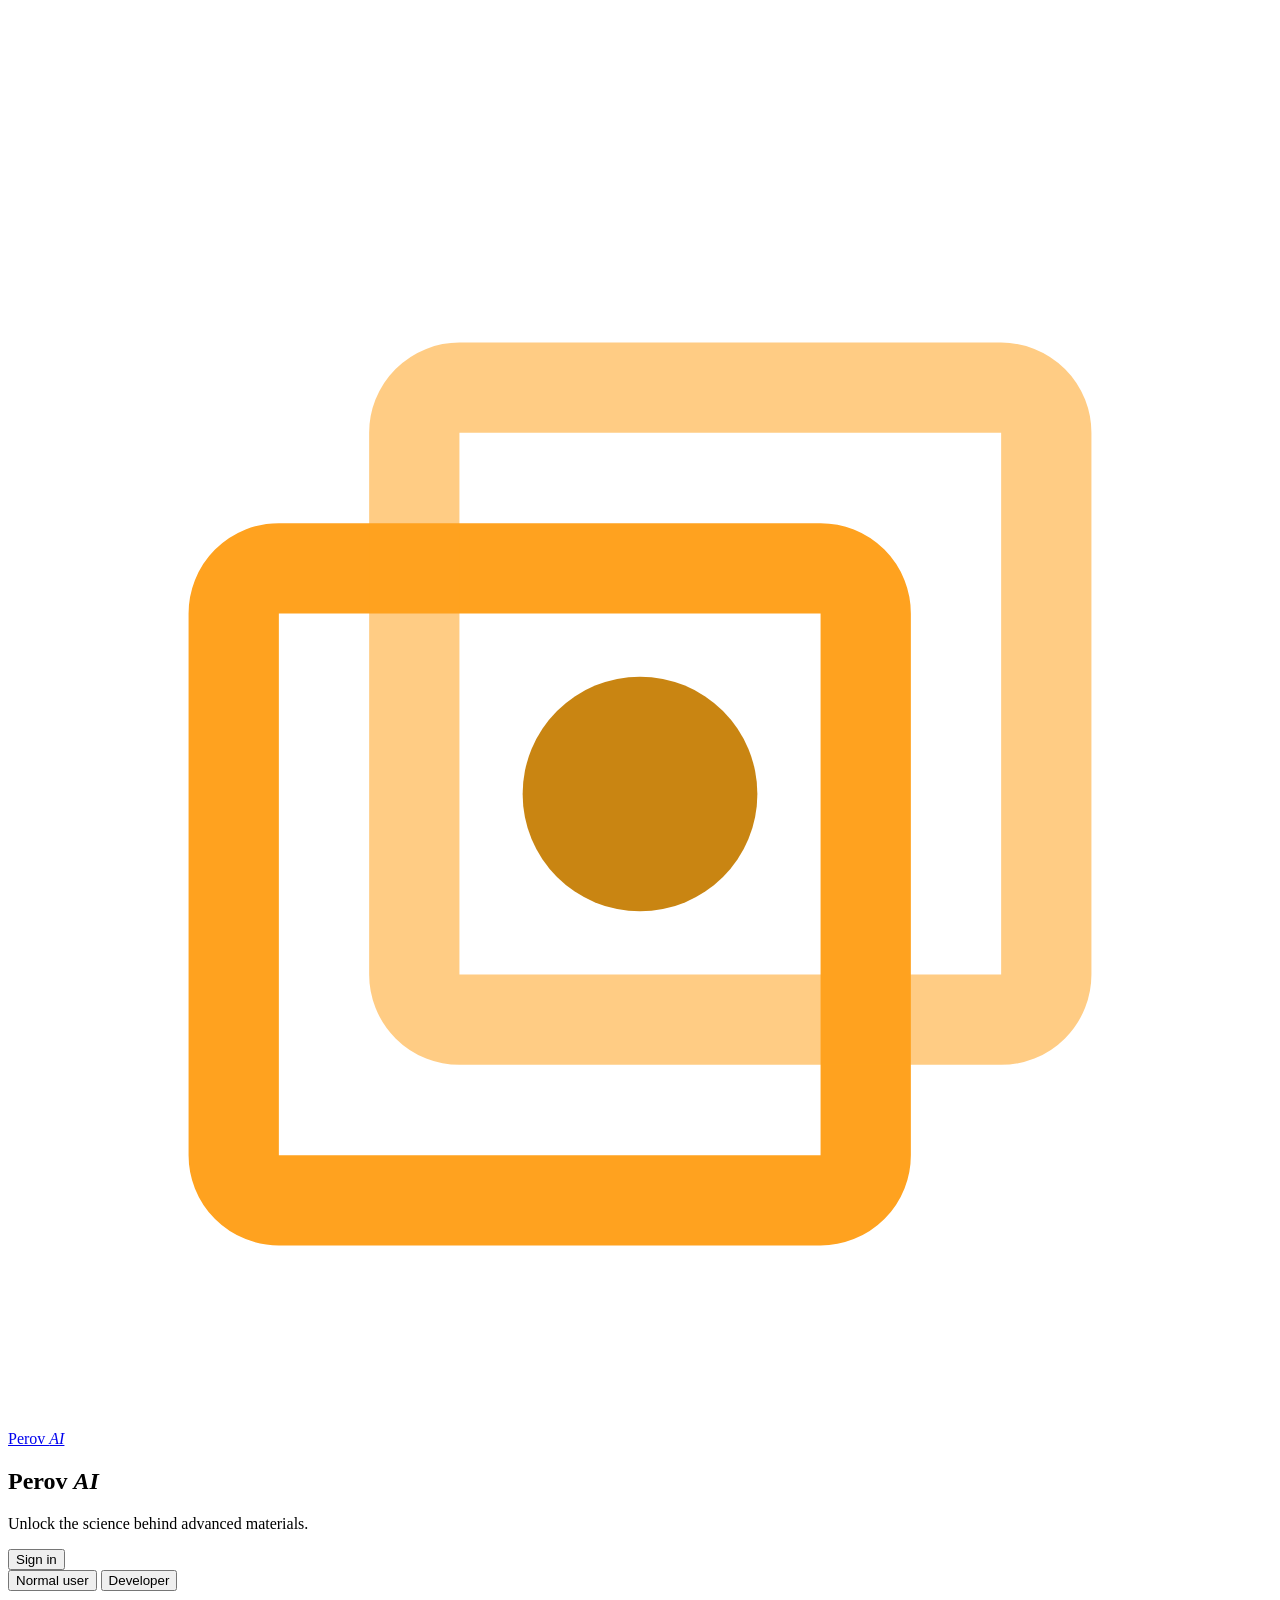
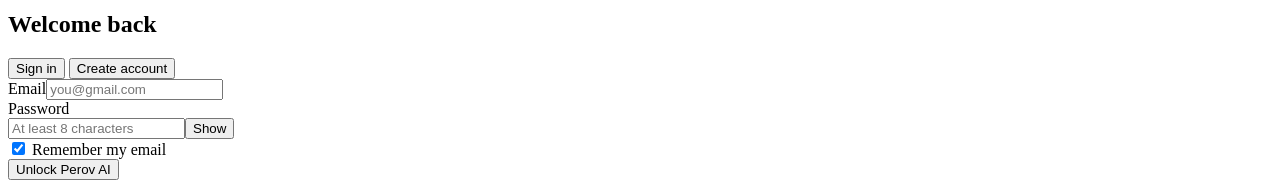
==== commit d16ec9c1: "Update index.html" ====
--- a/static/index.html
+++ b/static/index.html
@@ -9,59 +9,158 @@
 <meta name="apple-mobile-web-app-title" content="Perov AI">
 <meta name="apple-mobile-web-app-status-bar-style" content="black-translucent">
 <script src="pwa.js" defer></script>
-<script src="dynamic.js" defer></script>
-<script src="lattice.js" defer></script>
-<title>Welcome | Perov AI</title>
+<title>Perov AI | Unlock the science behind advanced materials</title>
 <link href="https://fonts.googleapis.com/css2?family=Bricolage+Grotesque:opsz,wght@12..96,500;12..96,700&family=Instrument+Sans:wght@400;500;600&family=IBM+Plex+Mono:wght@400;500&display=swap" rel="stylesheet">
-<link rel="stylesheet" href="style.css"><script src="theme.js"></script></head>
-<body>
-<div class="hero">
-  <section class="hero-art">
-    <div>
-      <h1>Perov AI</h1>
-      <p>Perov AI predicts the oxygen-exchange coefficient (k*) of perovskite cathodes. Predict the surface exchange coefficient k* of cathode materials for solid oxide fuel cells, from a model trained on measured data.</p>
-    </div>
-    <svg class="cell" viewBox="30 20 250 240" role="img" aria-label="ABO3 perovskite unit cell">
-      <g class="oct"><path d="M155 67 L130 160 L85 137 Z M155 67 L130 160 L225 137 Z M155 207 L130 160 L85 137 Z M155 207 L130 160 L225 137 Z M155 67 L180 115 L85 137 Z M155 67 L180 115 L225 137 Z M155 207 L180 115 L85 137 Z M155 207 L180 115 L225 137 Z"/></g>
-      <path class="edge" d="M60 90H200V230H60Z M110 45H250V185H110Z M60 90L110 45 M200 90L250 45 M200 230L250 185 M60 230L110 185"/>
-      <g class="a"><circle cx="60" cy="90" r="9"/><circle cx="200" cy="90" r="9"/><circle cx="200" cy="230" r="9"/><circle cx="60" cy="230" r="9"/><circle cx="110" cy="45" r="9"/><circle cx="250" cy="45" r="9"/><circle cx="250" cy="185" r="9"/><circle cx="110" cy="185" r="9"/></g>
-      <circle class="b" cx="155" cy="137" r="10"/>
-      <g class="o"><circle cx="130" cy="160" r="6"/><circle cx="180" cy="115" r="6"/><circle cx="85" cy="137" r="6"/><circle cx="225" cy="137" r="6"/><circle cx="155" cy="67" r="6"/><circle cx="155" cy="207" r="6"/></g>
-    </svg>
-    <small>ABO&#8323; unit cell: A-site cations at the corners, the B-site cation at the centre, oxygen on the face centres.</small>
-  </section>
-  <section class="hero-form">
-    <h2>Welcome</h2>
-    <p class="sub">Choose how you want to use Perov AI. You will sign in on the next page.</p>
-    <div class="research-note" role="note"><strong>For researchers only</strong><span>This tool is for researchers. Predictions are model estimates and must be validated experimentally.</span></div>
-    <div class="resume" id="resume" hidden>
-      <p class="sub" style="margin:0 0 10px">You are signed in as <strong id="resume-email"></strong> (<span id="resume-role"></span>).</p>
-      <button class="btn primary" id="resume-go" type="button" style="width:100%">Continue</button>
-      <button class="btn ghost" id="resume-out" type="button" style="width:100%;margin-top:8px">Use a different account</button>
-    </div>
-    <button class="role-card" id="pick-user"><h3>Normal user</h3><p>Sign in or create an account, predict k* from a material and a temperature, and keep your searches.</p></button>
-    <button class="role-card dev" id="pick-dev"><h3>Developer</h3><p>Sign in to see every step behind a prediction, train models and manage checkpoints.</p></button>
-  </section>
-</div>
+<link rel="stylesheet" href="unlock.css"></head>
+<body class="unlock" data-stage="welcome">
+<canvas id="crystal" aria-hidden="true"></canvas>
+<header class="brandbar"><a class="brand" href="index.html"><svg viewBox="0 0 28 28" aria-hidden="true"><rect x="5" y="9" width="14" height="14" rx="1" fill="none" stroke="#FFA21F" stroke-width="2"/><rect x="9" y="5" width="14" height="14" rx="1" fill="none" stroke="#FFA21F" stroke-width="2" opacity=".55"/><circle cx="14" cy="14" r="2.6" fill="#C98512"/></svg><span>Perov <i>AI</i></span></a></header>
+
+<section class="welcome" id="welcome">
+  <h1>Perov <i>AI</i></h1>
+  <p class="tag">Unlock the science behind advanced materials.</p>
+  <button class="btn primary enter" id="enter" type="button">Sign in</button>
+</section>
+
+<section class="panel" id="panel" aria-labelledby="ttl">
+  <div class="resume" id="resume" hidden>
+    <p>You are signed in as <strong id="resume-email"></strong> (<span id="resume-role"></span>).</p>
+    <button class="btn primary" id="resume-go" type="button" style="margin-top:0">Continue</button>
+    <button class="linkbtn" id="resume-out" type="button">Use a different account</button>
+  </div>
+  <div class="seg" id="roles" role="group" aria-label="Sign in as">
+    <button type="button" id="r-user" aria-pressed="true">Normal user</button>
+    <button type="button" id="r-dev" aria-pressed="false">Developer</button>
+  </div>
+  <h2 id="ttl">Welcome back</h2>
+  <p class="sub" id="sub"></p>
+  <div class="seg" id="tabs" role="group" aria-label="Account" style="margin:16px 0 0">
+    <button type="button" id="t-in" aria-pressed="true">Sign in</button>
+    <button type="button" id="t-up" aria-pressed="false">Create account</button>
+  </div>
+  <form id="af" novalidate>
+    <div class="field"><label for="em">Email</label><input id="em" name="email" type="email" autocomplete="username" placeholder="you@gmail.com"></div>
+    <div class="field"><label for="pw">Password</label>
+      <div class="pwrow"><input id="pw" name="password" type="password" autocomplete="current-password" placeholder="At least 8 characters"><button type="button" id="eye" class="btn">Show</button></div></div>
+    <div class="opts"><label><input type="checkbox" id="rem" checked> Remember my email</label></div>
+    <div id="aerr" class="msg" role="alert" hidden></div>
+    <button class="btn primary" id="ago" type="submit">Unlock Perov AI</button>
+  </form>
+  <p class="note" id="note"></p>
+</section>
+
+<section class="status" id="status" aria-live="polite" hidden>
+  <p class="line" id="stline">Verifying credentials<span class="dots"></span></p>
+  <div id="stgrant" hidden><p class="big">ACCESS GRANTED</p><p class="welcome2">Welcome to Perov AI</p></div>
+</section>
+
+<script src="config.js"></script><script src="ui.js"></script><script src="unlock.js"></script>
 <script>
-  const go = role => { location.href = "login.html?role=" + role; };
-  document.getElementById("pick-user").onclick = () => go("user");
-  document.getElementById("pick-dev").onclick = () => go("dev");
+(() => {
+  const $ = s => document.querySelector(s), body = document.body;
+  const params = new URLSearchParams(location.search);
+  let role = params.get("role") === "dev" ? "dev" : "user", mode = "in", busy = false;
 
+  /* ---- where the crystal sits for each stage ---- */
+  const wide = () => window.innerWidth > 820;
+  function place() {
+    const s = body.dataset.stage;
+    if (s === "login") Crystal.layout(wide() ? 0.3 : 0.5, wide() ? 0.52 : 0.19);
+    else if (s === "busy") Crystal.layout(0.5, wide() ? 0.46 : 0.4);
+    else Crystal.layout(0.5, wide() ? 0.35 : 0.3);
+  }
+  function stage(s) { body.dataset.stage = s; place(); }
+  window.addEventListener("resize", place);
+  place();
+
+  /* ---- welcome -> login ---- */
+  let auto = setTimeout(() => stage("login"), 2600);
+  $("#enter").onclick = () => { clearTimeout(auto); stage("login"); setTimeout(() => $("#em").focus({ preventScroll: true }), 400); };
+
+  /* ---- form state ---- */
+  function setRole(r) {
+    role = r; if (r === "dev") mode = "in";
+    $("#r-user").setAttribute("aria-pressed", String(r === "user")); $("#r-dev").setAttribute("aria-pressed", String(r === "dev"));
+    $("#tabs").hidden = r === "dev";
+    $("#note").textContent = r === "dev" ? "Developer access is limited to the project owner’s account, so there is no sign up here." : "Perov AI is for researchers. Predictions are model estimates and must be validated experimentally.";
+    setMode(mode);
+  }
+  function setMode(m) {
+    mode = role === "dev" ? "in" : m;
+    const up = mode === "up";
+    $("#ttl").textContent = role === "dev" ? "Developer sign in" : up ? "Create your account" : "Welcome back";
+    $("#sub").textContent = role === "dev" ? "Enter your developer email and password." : up ? "Use your Gmail and choose a password. Your searches will be saved to it." : "Sign in to continue. Your earlier searches are waiting.";
+    $("#ago").textContent = up ? "Create account & unlock" : "Unlock Perov AI";
+    $("#pw").autocomplete = up ? "new-password" : "current-password";
+    $("#t-in").setAttribute("aria-pressed", String(!up)); $("#t-up").setAttribute("aria-pressed", String(up));
+    $("#aerr").hidden = true;
+  }
+  $("#r-user").onclick = () => setRole("user"); $("#r-dev").onclick = () => setRole("dev");
+  $("#t-in").onclick = () => setMode("in"); $("#t-up").onclick = () => setMode("up");
+  $("#eye").onclick = () => { const s = $("#pw").type === "password"; $("#pw").type = s ? "text" : "password"; $("#eye").textContent = s ? "Hide" : "Show"; };
+  setRole(role);
+  try { const le = localStorage.getItem("kstar-last-email"); if (le) $("#em").value = le; } catch {}
+
+  function fail(m) {
+    const e = $("#aerr"); e.className = "msg"; e.textContent = m; e.hidden = false;
+    const p = $("#panel"); p.classList.remove("shake"); void p.offsetWidth; p.classList.add("shake");
+  }
+
+  /* ---- the unlock sequence ---- */
+  $("#af").addEventListener("submit", async e => {
+    e.preventDefault();
+    if (busy) return;
+    const password = $("#pw").value;
+    let email = $("#em").value.trim().replace(/@gmail$/i, "@gmail.com"); $("#em").value = email;
+    $("#aerr").hidden = true;
+    if (!/^[^@\s]+@[^@\s]+\.[^@\s]+$/.test(email)) return fail("Enter a valid email address, for example name@gmail.com.");
+    if (!password) return fail("Enter your password.");
+    if (mode === "up" && password.length < 8) return fail("Use a password of at least 8 characters.");
+
+    busy = true;
+    $("#status").hidden = false; $("#stgrant").hidden = true; $("#stline").hidden = false;
+    $("#stline").innerHTML = 'Verifying credentials<span class="dots"></span>';
+    stage("busy");
+    const formed = Crystal.start();
+    const auth = (async () => {
+      const r = await api(mode === "up" ? "/api/auth/signup" : "/api/auth/login", { method: "POST", headers: { "Content-Type": "application/json" }, body: JSON.stringify({ email, password, role }) });
+      const d = await r.json();
+      if (!r.ok) throw new Error(d.error || "Could not sign in.");
+      return d;
+    })();
+    auth.catch(() => {});
+    try {
+      const [d] = await Promise.all([auth, formed]);
+      try { localStorage.setItem("kstar-token", d.token); localStorage.setItem("kstar-role", d.role); localStorage.setItem("kstar-email", d.email); } catch {}
+      try { if ($("#rem").checked) localStorage.setItem("kstar-last-email", email); else localStorage.removeItem("kstar-last-email"); } catch {}
+      try { if (window.PasswordCredential) await Promise.race([navigator.credentials.store(new PasswordCredential({ id: email, password, name: email })), new Promise(r => setTimeout(r, 500))]); } catch {}
+      $("#stline").hidden = true; $("#stgrant").hidden = false;
+      Crystal.celebrate();
+      setTimeout(() => { location.href = "predict.html"; }, 2000);
+    } catch (ex) {
+      Crystal.reset();
+      busy = false;
+      stage("login");
+      fail(ex.message);
+    }
+  });
+
+  /* ---- already signed in ---- */
   (async () => {
-    let t = null, role = null;
-    try { t = localStorage.getItem("kstar-token"); role = localStorage.getItem("kstar-role"); } catch {}
-    if (!t || !role) return;
+    let t = null, r = null;
+    try { t = localStorage.getItem("kstar-token"); r = localStorage.getItem("kstar-role"); } catch {}
+    if (!t || !r) return;
     const drop = () => { try { ["kstar-token", "kstar-role", "kstar-email"].forEach(k => localStorage.removeItem(k)); } catch {} };
     try {
-      const r = await fetch((window.API_BASE || "") + "/api/auth/me", { headers: { Authorization: "Bearer " + t } });
-      if (!r.ok) { if (r.status === 401) drop(); return; }
-      const u = await r.json();
-      document.getElementById("resume-email").textContent = u.email;
-      document.getElementById("resume-role").textContent = u.role === "dev" ? "developer" : "normal user";
-      document.getElementById("resume").hidden = false;
-      document.getElementById("resume-go").onclick = () => { location.href = "predict.html"; };
-      document.getElementById("resume-out").onclick = () => { drop(); document.getElementById("resume").hidden = true; };
+      const res = await fetch((window.API_BASE || "") + "/api/auth/me", { headers: { Authorization: "Bearer " + t } });
+      if (!res.ok) { if (res.status === 401) drop(); return; }
+      const u = await res.json();
+      $("#resume-email").textContent = u.email;
+      $("#resume-role").textContent = u.role === "dev" ? "developer" : "normal user";
+      $("#resume").hidden = false;
+      $("#resume-go").onclick = () => { location.href = "predict.html"; };
+      $("#resume-out").onclick = () => { drop(); $("#resume").hidden = true; };
     } catch {}
   })();
-</script></body></html>+})();
+</script></body></html>
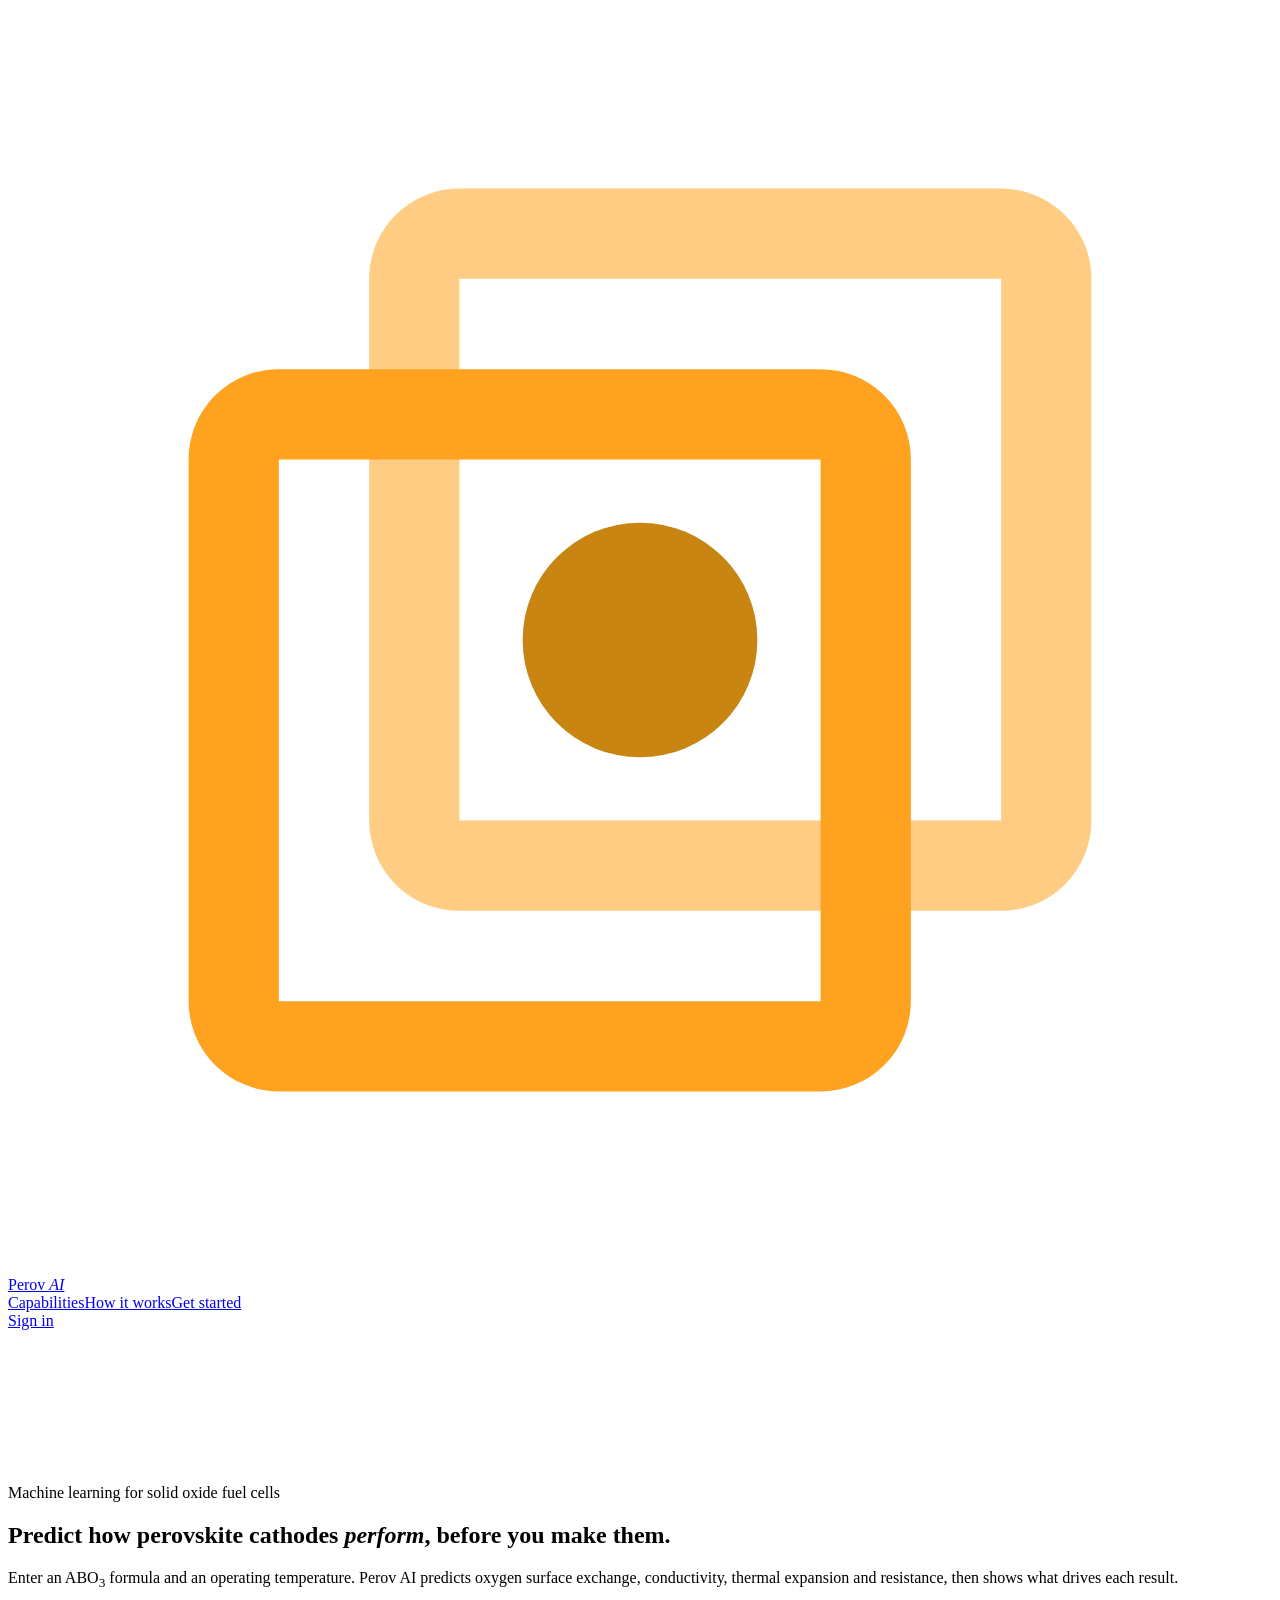
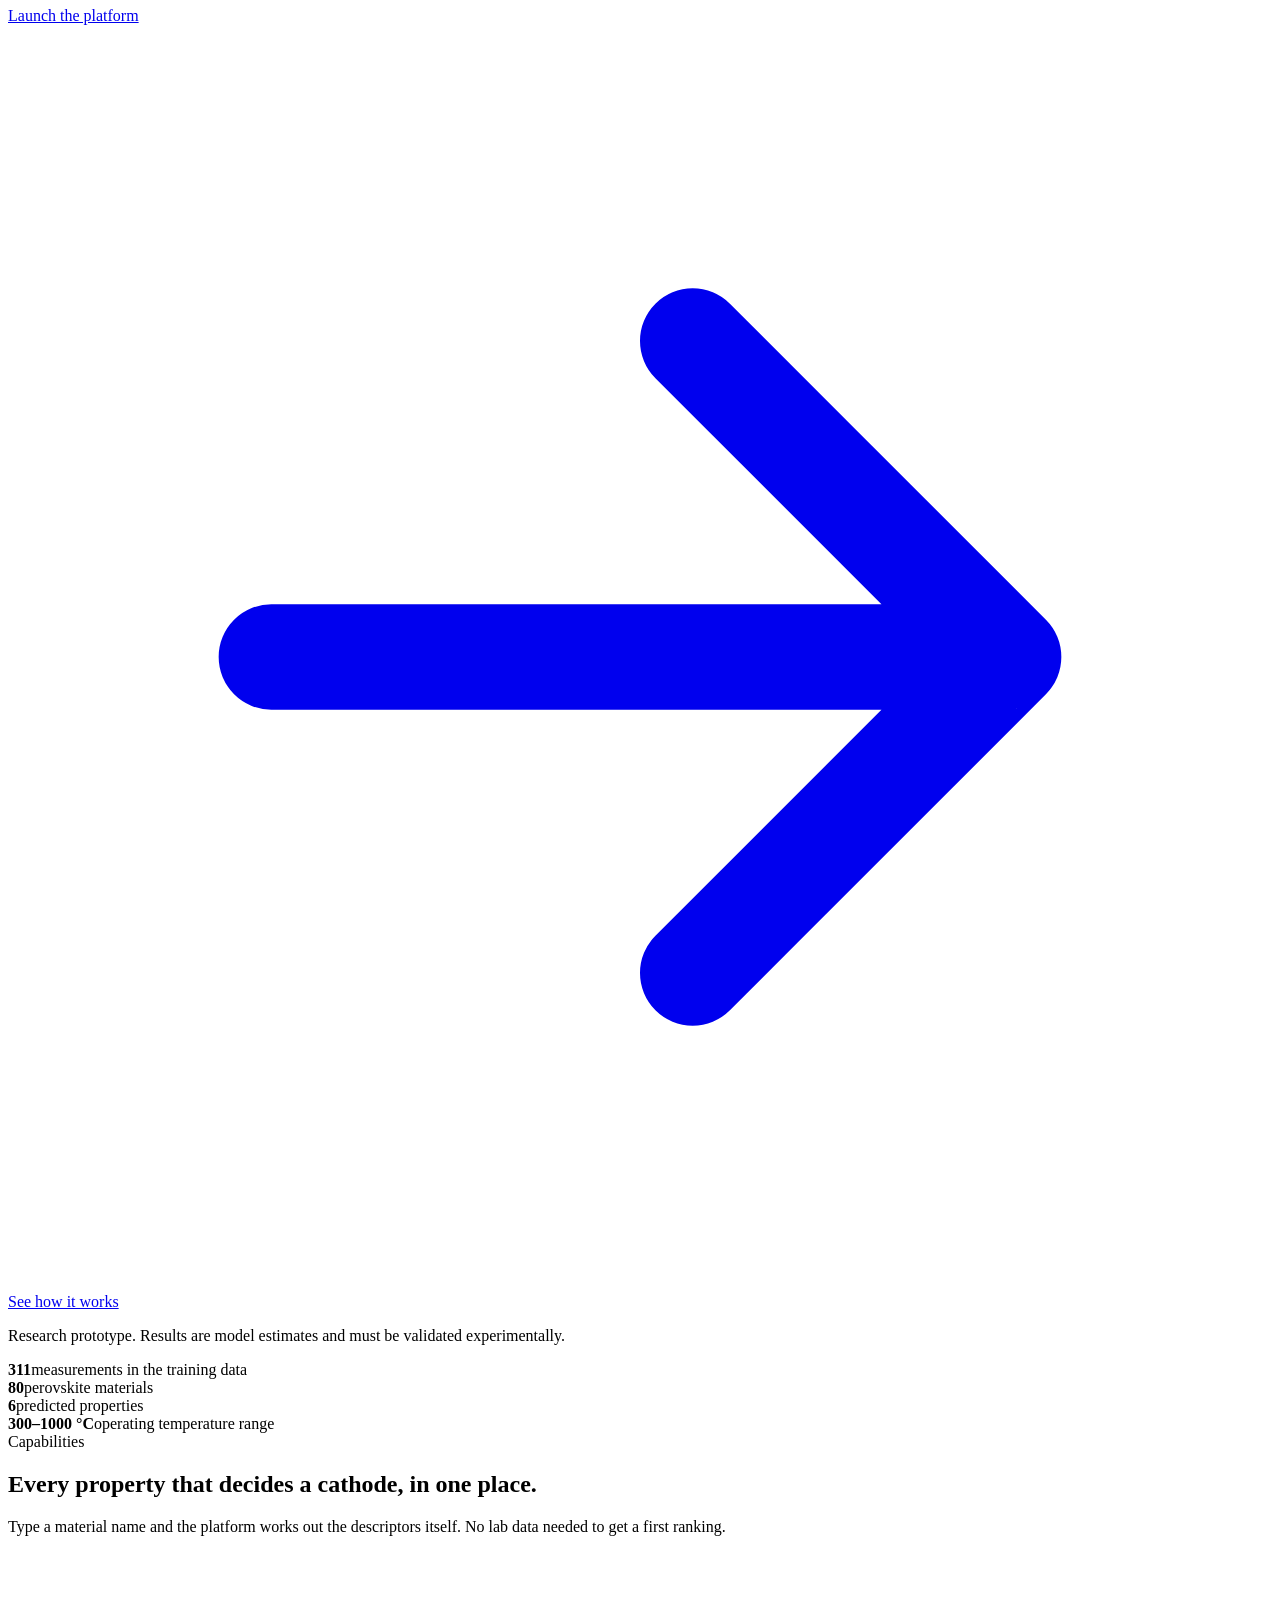
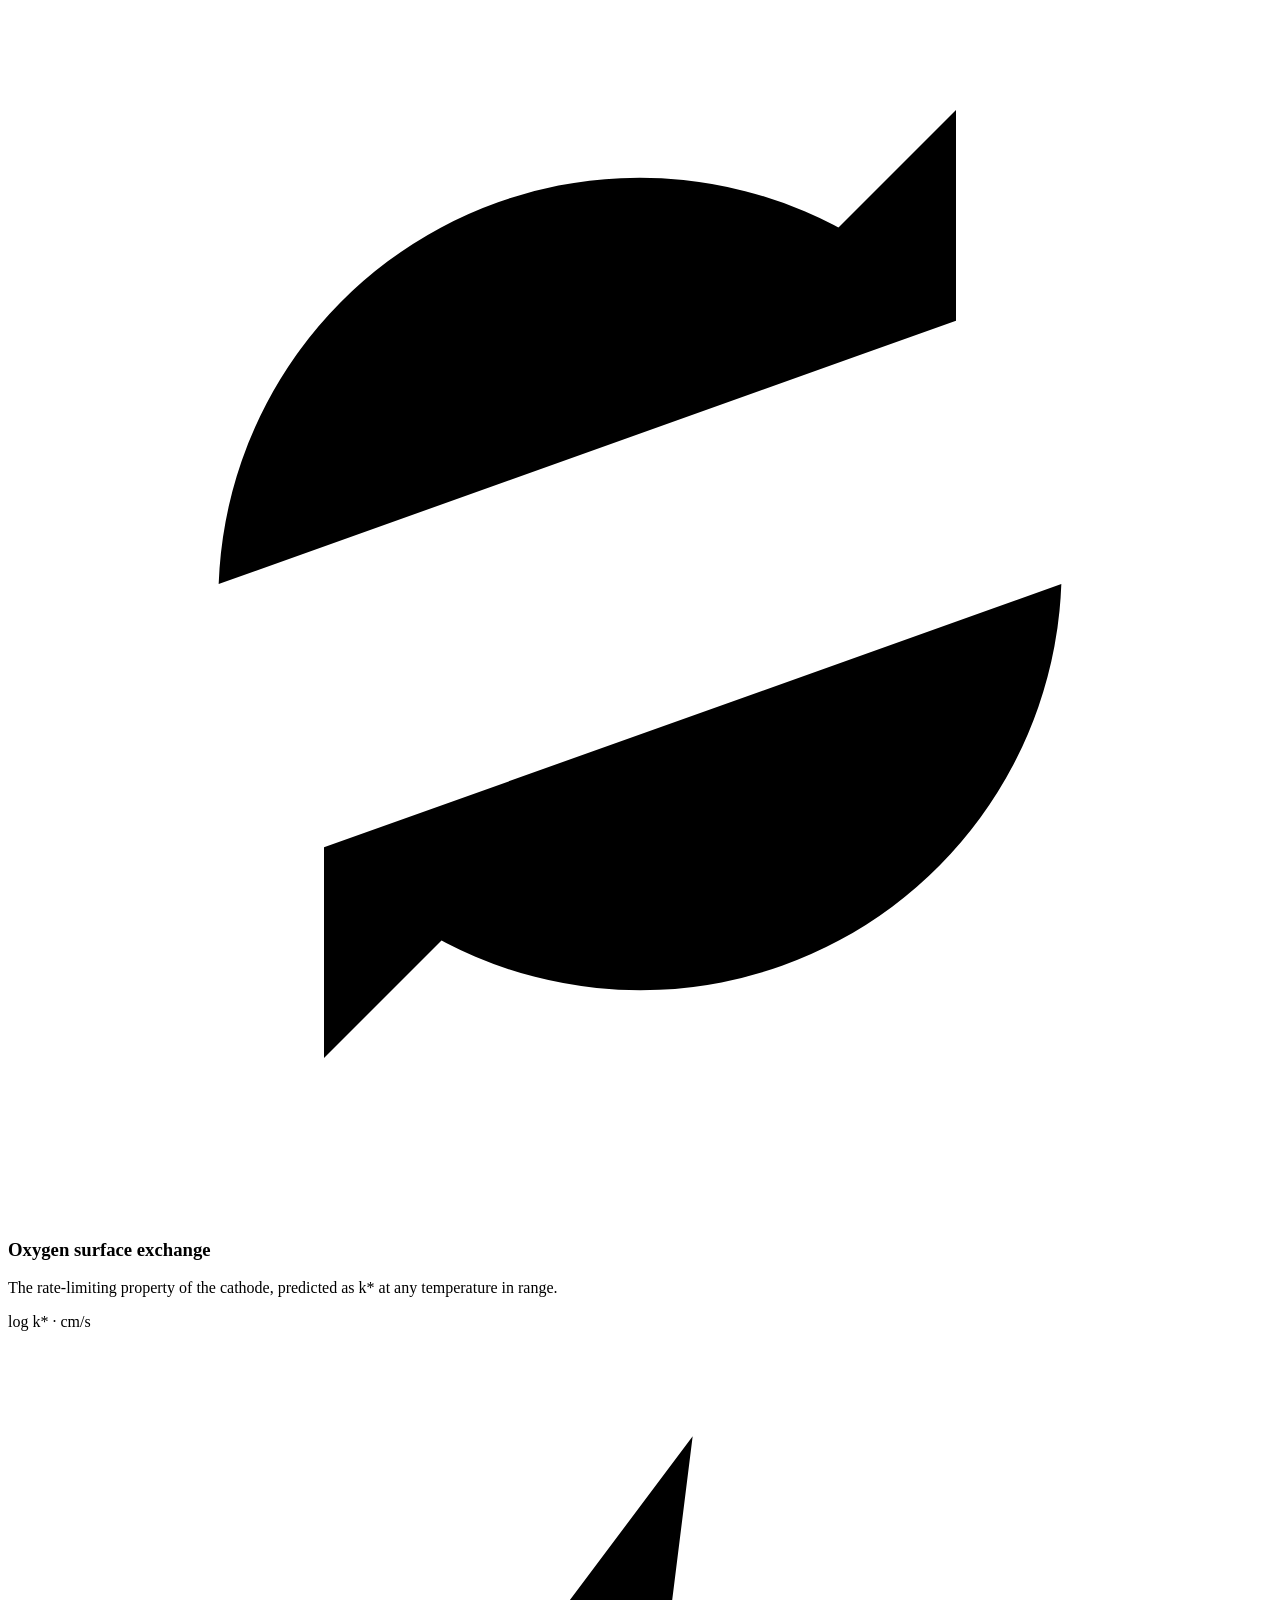
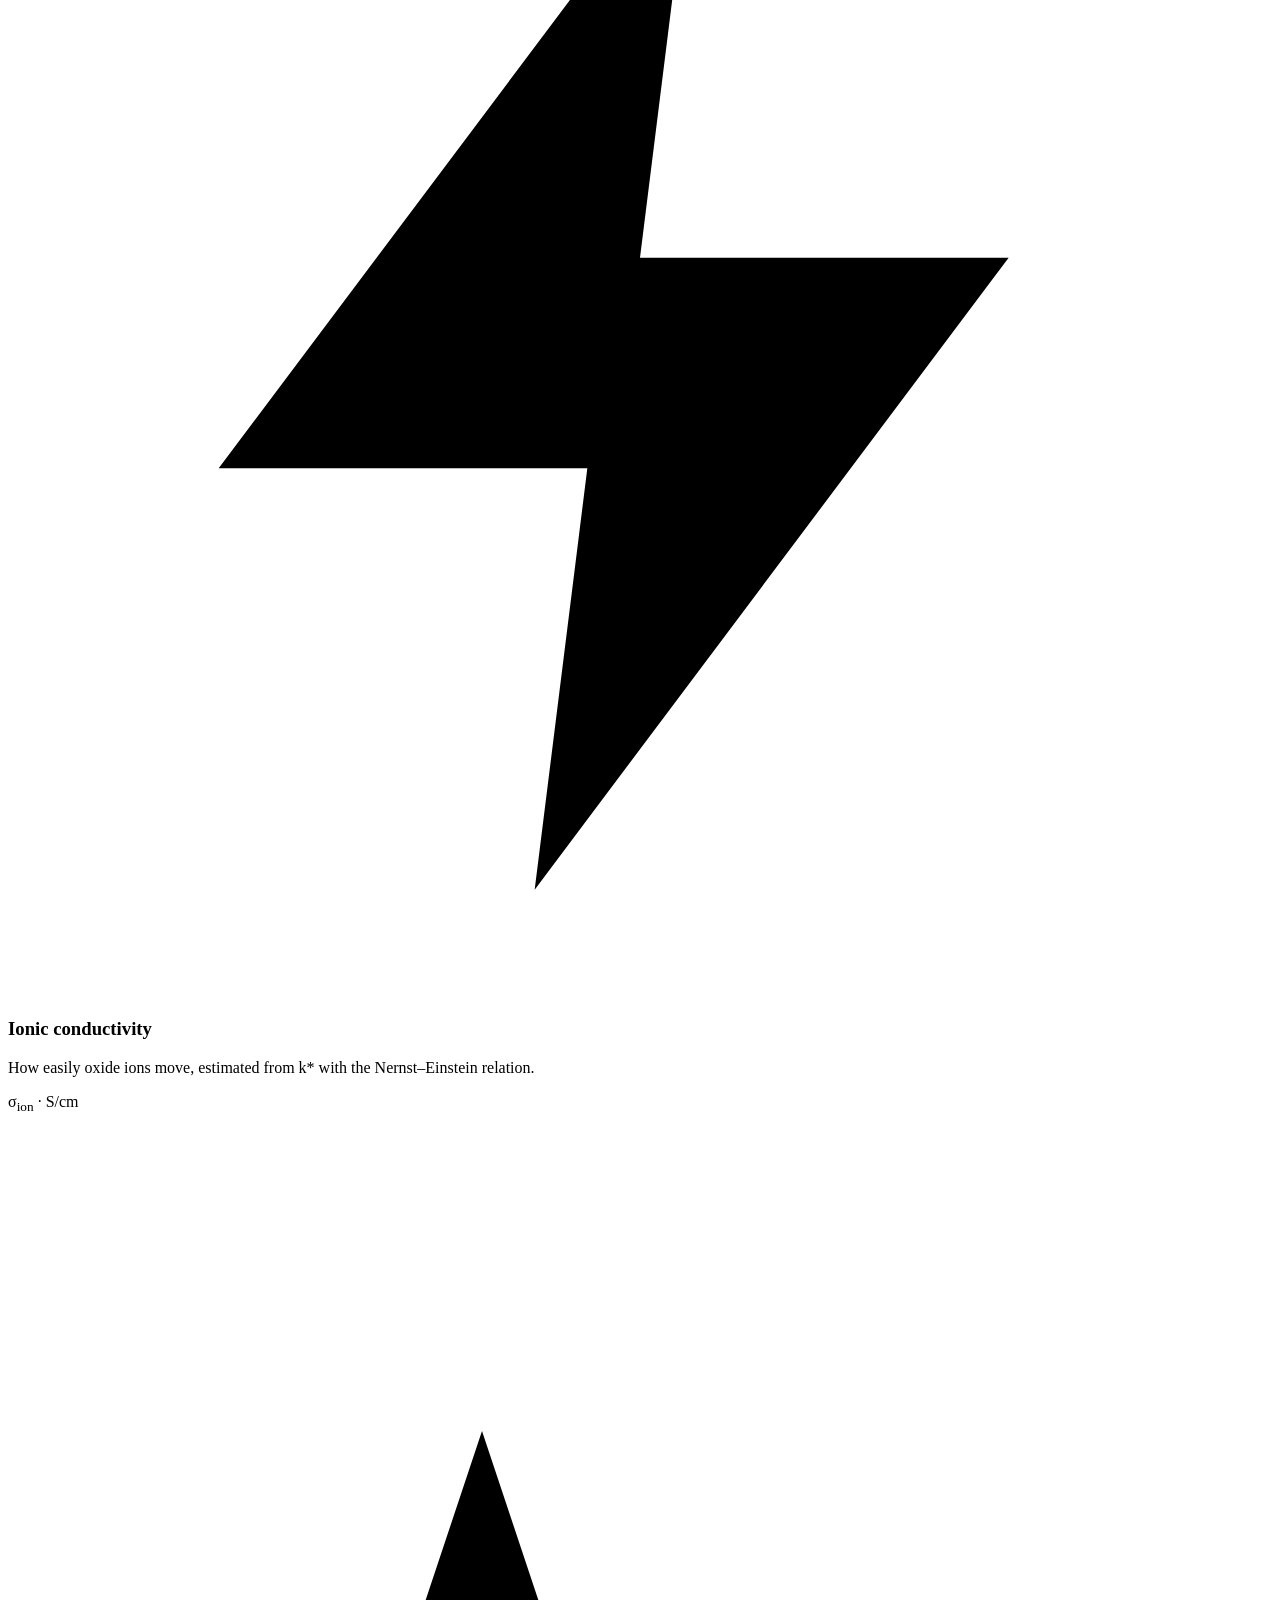
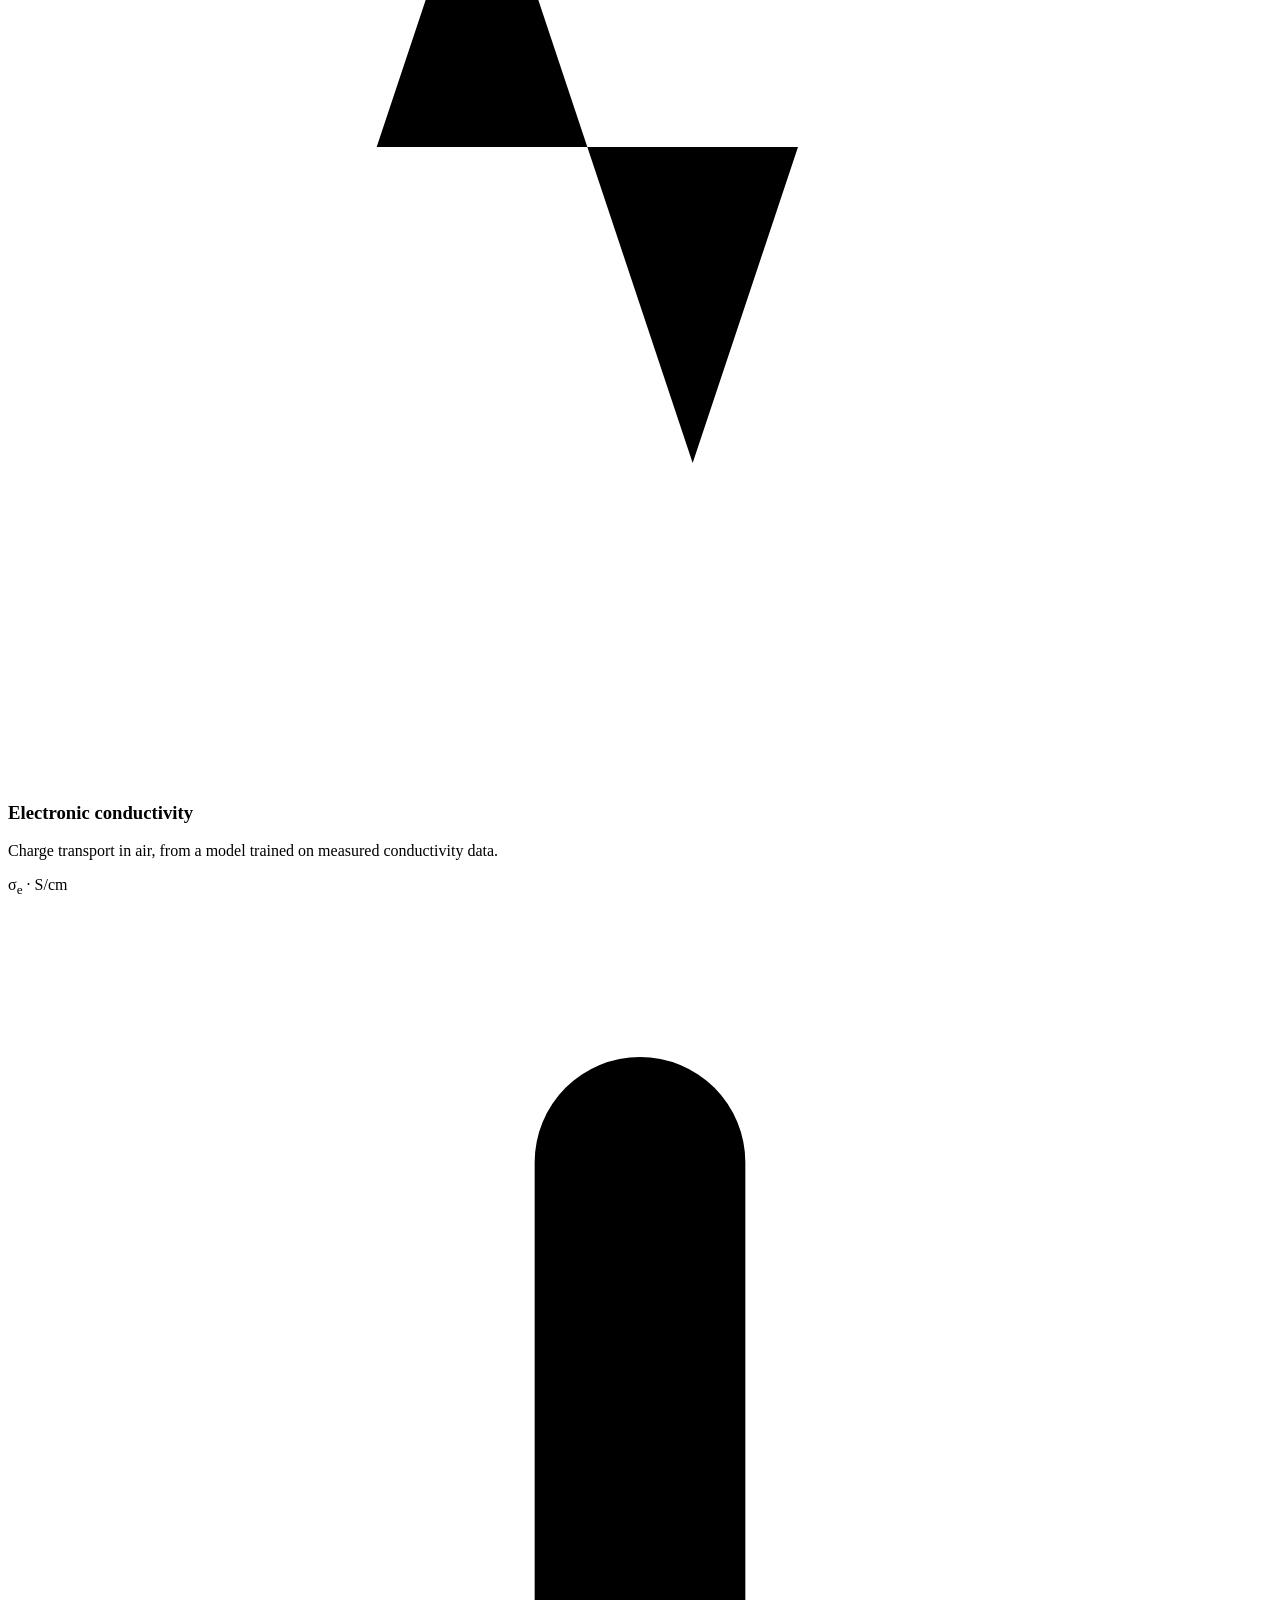
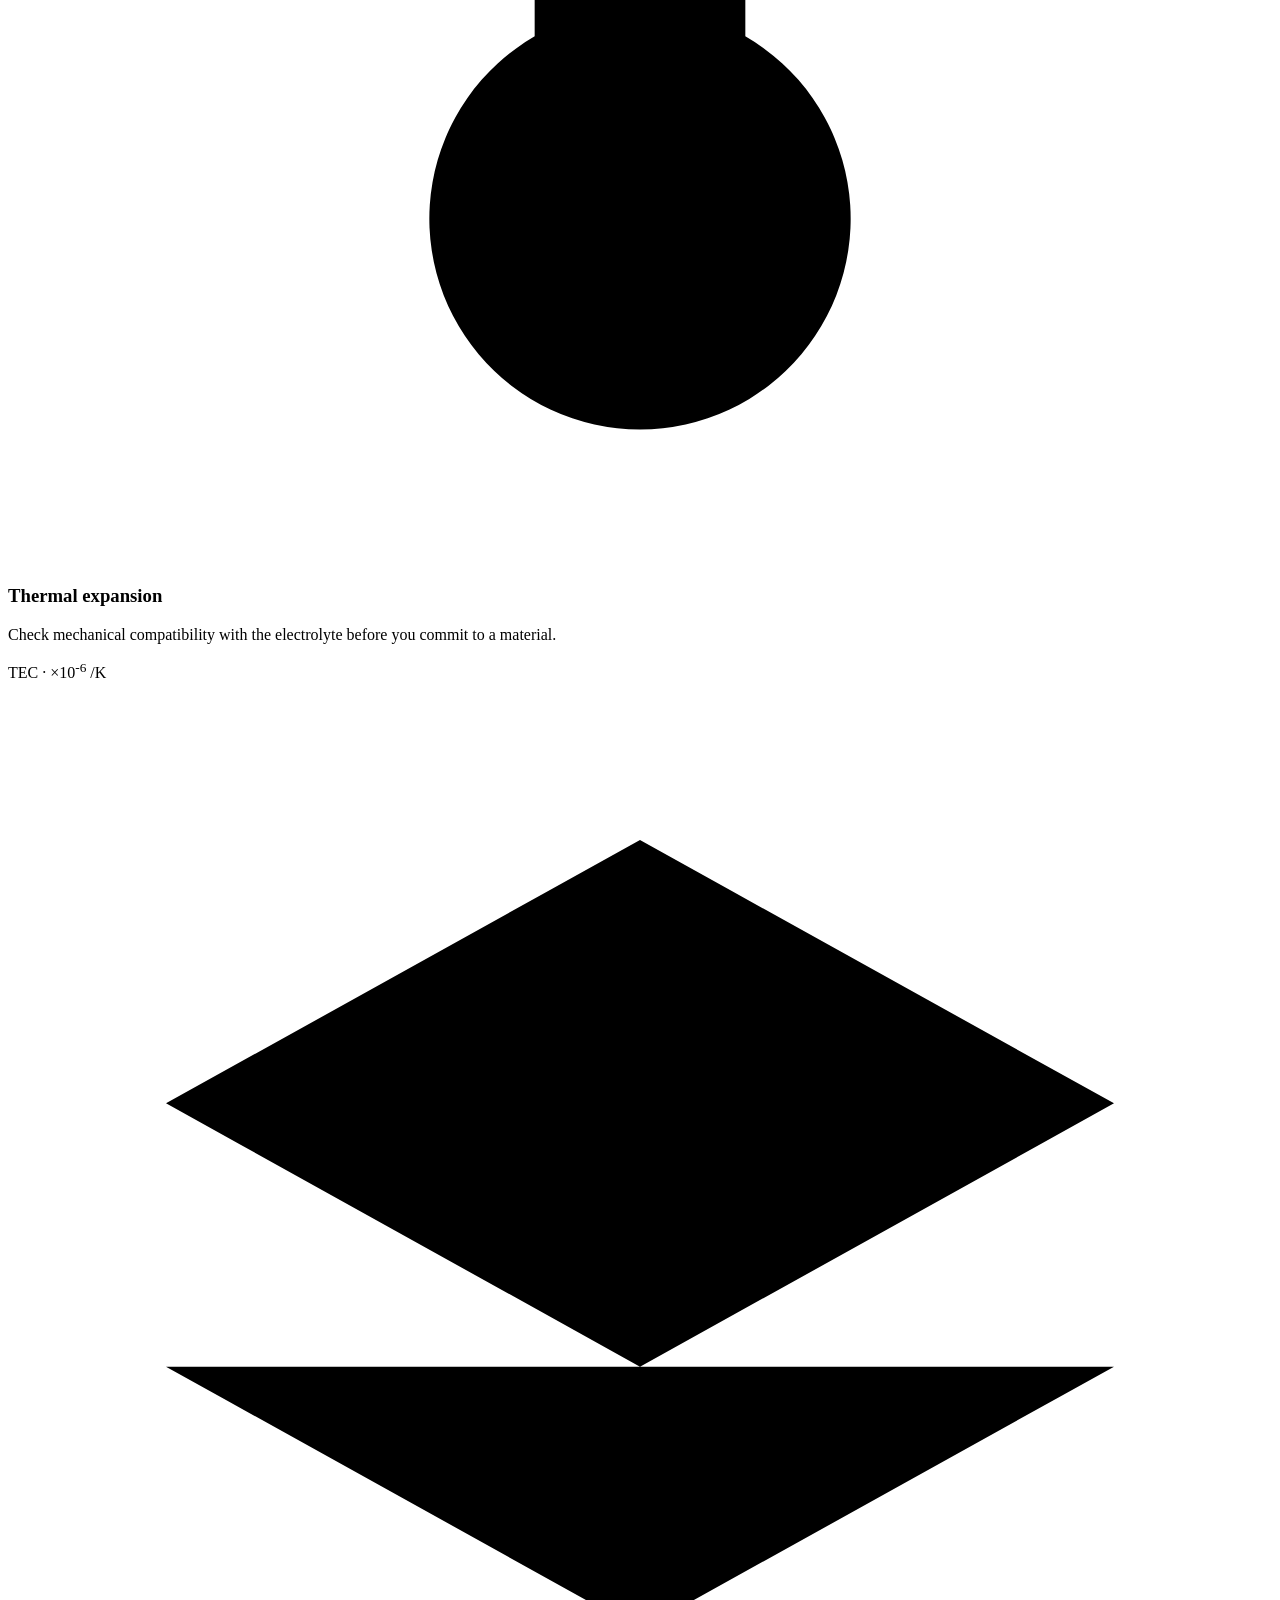
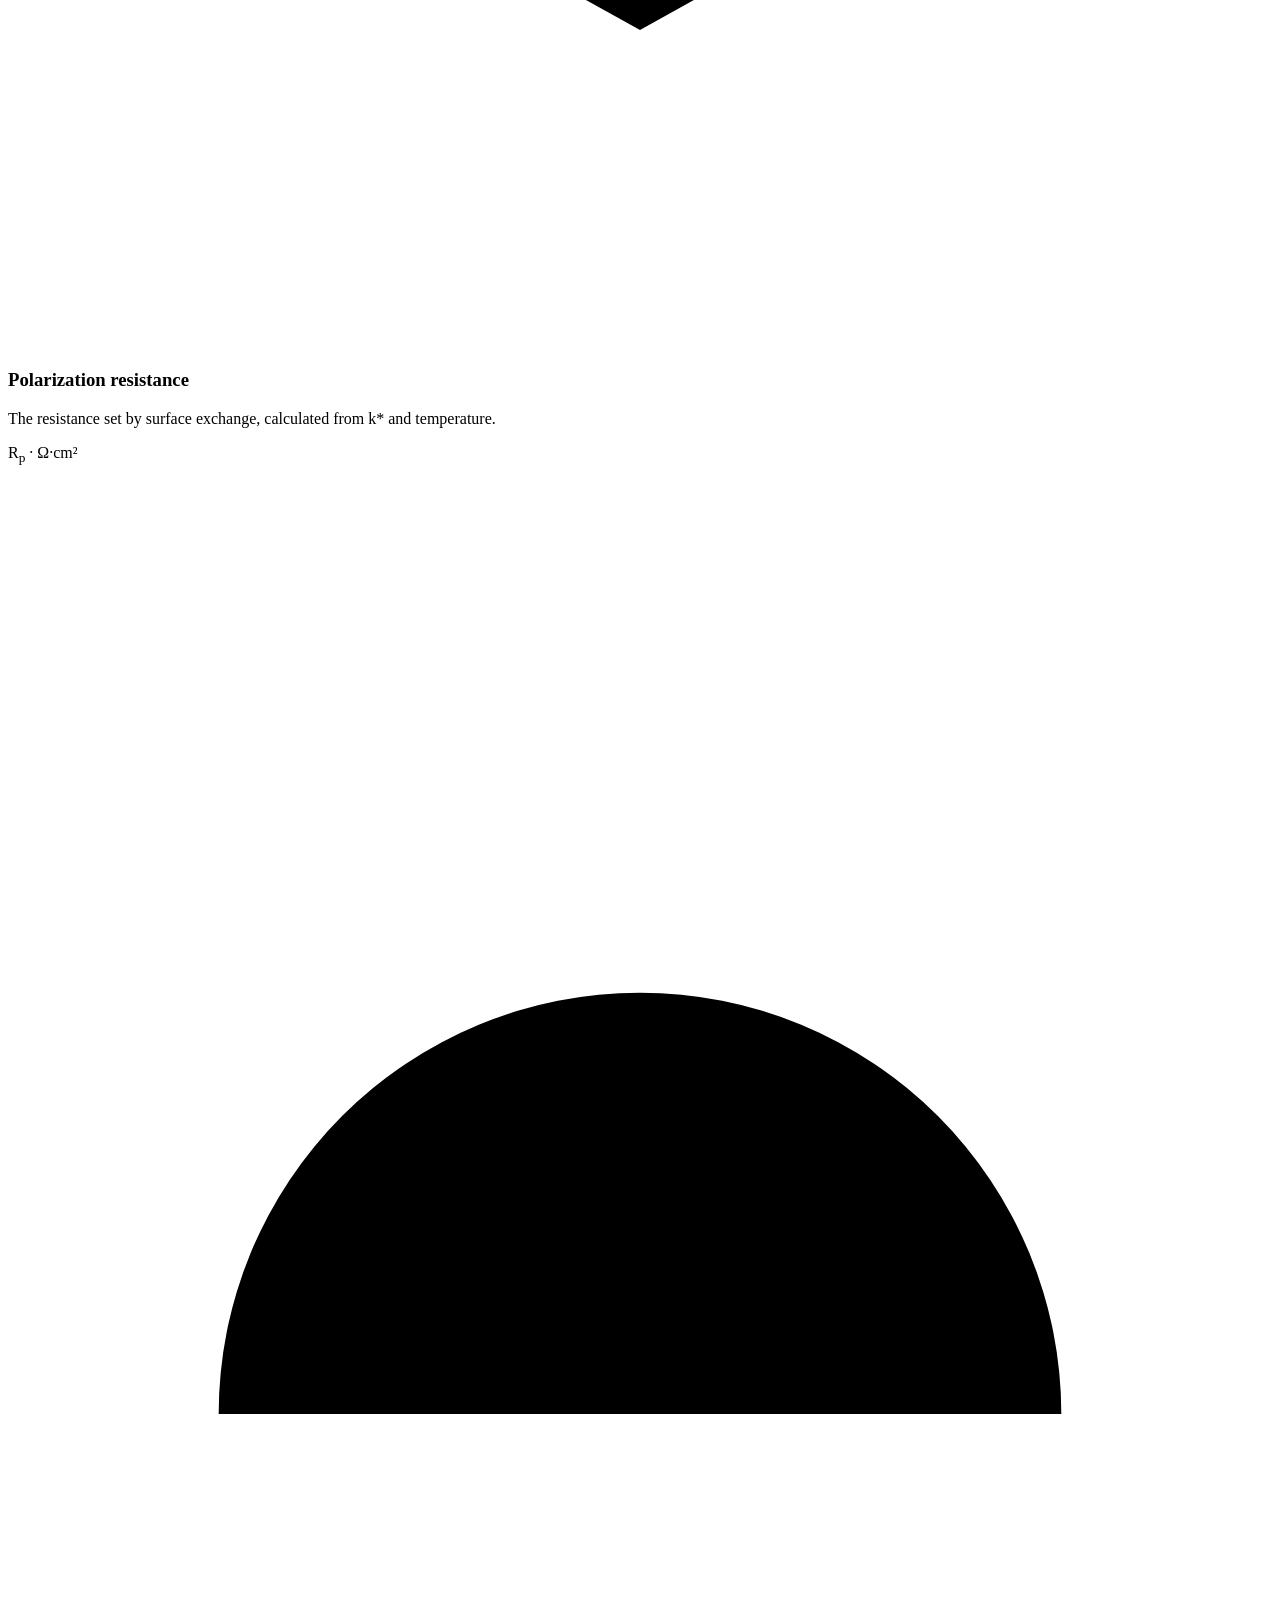
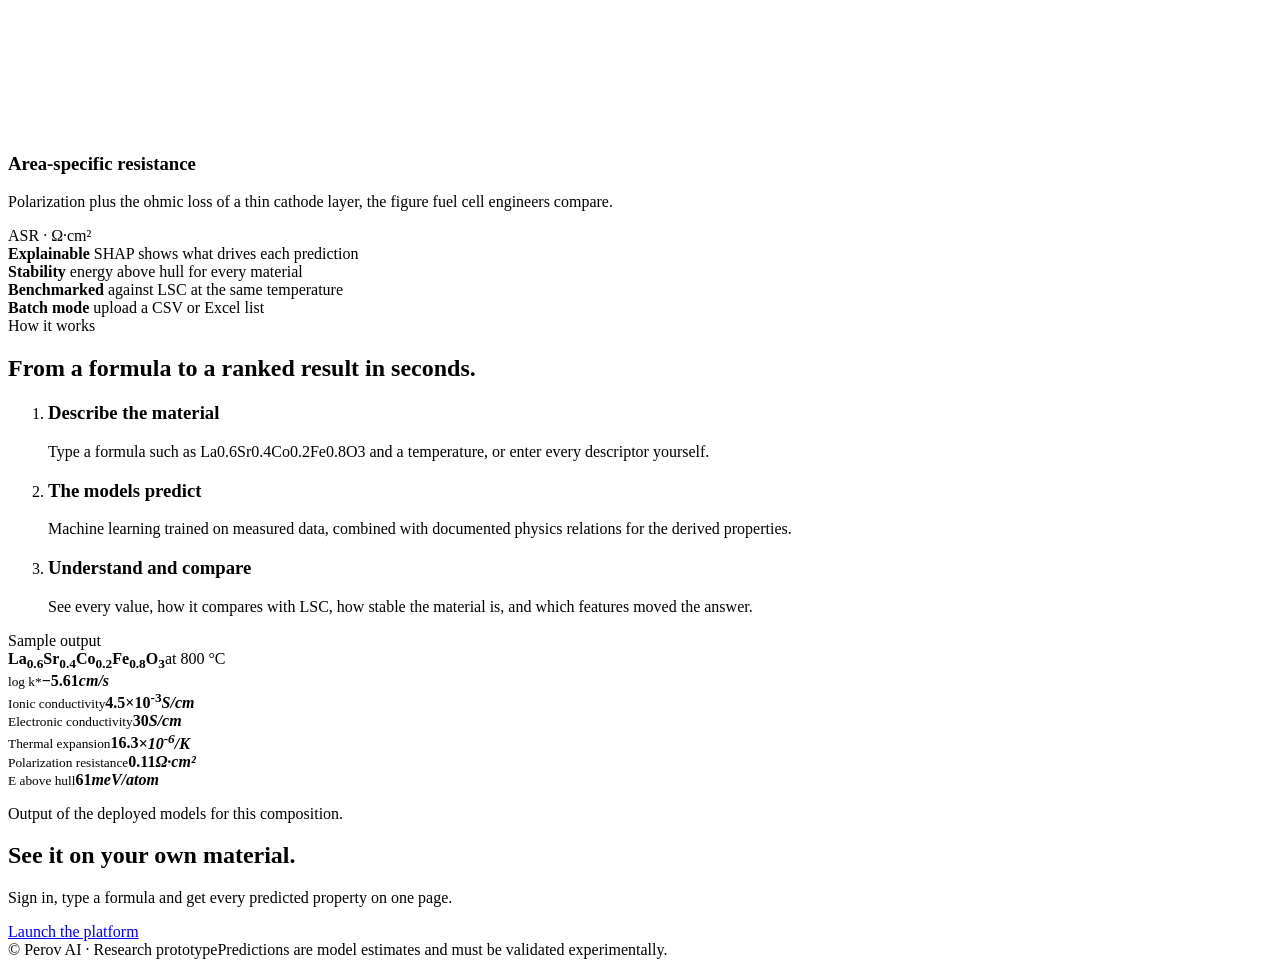
==== commit 53d536d6: "Update index.html" ====
--- a/static/index.html
+++ b/static/index.html
@@ -1,6 +1,6 @@
 <!doctype html>
 <html lang="en"><head><meta charset="utf-8"><meta name="viewport" content="width=device-width, initial-scale=1, viewport-fit=cover">
-<meta name="theme-color" content="#0E1240">
+<meta name="theme-color" content="#050918">
 <link rel="manifest" href="manifest.json">
 <link rel="icon" type="image/png" sizes="192x192" href="icon-192.png">
 <link rel="apple-touch-icon" href="apple-touch-icon.png">
@@ -9,158 +9,131 @@
 <meta name="apple-mobile-web-app-title" content="Perov AI">
 <meta name="apple-mobile-web-app-status-bar-style" content="black-translucent">
 <script src="pwa.js" defer></script>
-<title>Perov AI | Unlock the science behind advanced materials</title>
+<title>Perov AI | Predict perovskite cathode performance</title>
+<meta name="description" content="Perov AI predicts oxygen surface exchange, conductivity, thermal expansion and resistance of perovskite cathodes for solid oxide fuel cells.">
 <link href="https://fonts.googleapis.com/css2?family=Bricolage+Grotesque:opsz,wght@12..96,500;12..96,700&family=Instrument+Sans:wght@400;500;600&family=IBM+Plex+Mono:wght@400;500&display=swap" rel="stylesheet">
-<link rel="stylesheet" href="unlock.css"></head>
-<body class="unlock" data-stage="welcome">
-<canvas id="crystal" aria-hidden="true"></canvas>
-<header class="brandbar"><a class="brand" href="index.html"><svg viewBox="0 0 28 28" aria-hidden="true"><rect x="5" y="9" width="14" height="14" rx="1" fill="none" stroke="#FFA21F" stroke-width="2"/><rect x="9" y="5" width="14" height="14" rx="1" fill="none" stroke="#FFA21F" stroke-width="2" opacity=".55"/><circle cx="14" cy="14" r="2.6" fill="#C98512"/></svg><span>Perov <i>AI</i></span></a></header>
+<link rel="stylesheet" href="site.css"></head>
+<body class="site">
+<header class="nav" id="nav"><div class="wrap">
+  <a class="brand" href="index.html"><svg viewBox="0 0 28 28" aria-hidden="true"><rect x="5" y="9" width="14" height="14" rx="1" fill="none" stroke="#FFA21F" stroke-width="2"/><rect x="9" y="5" width="14" height="14" rx="1" fill="none" stroke="#FFA21F" stroke-width="2" opacity=".55"/><circle cx="14" cy="14" r="2.6" fill="#C98512"/></svg><span>Perov <i>AI</i></span></a>
+  <nav aria-label="Sections"><a href="#capabilities">Capabilities</a><a href="#how">How it works</a><a href="#start">Get started</a></nav>
+  <a class="btn primary" href="login.html">Sign in</a>
+</div></header>
 
-<section class="welcome" id="welcome">
-  <h1>Perov <i>AI</i></h1>
-  <p class="tag">Unlock the science behind advanced materials.</p>
-  <button class="btn primary enter" id="enter" type="button">Sign in</button>
+<main>
+<section class="hero" id="top">
+  <canvas id="hero3d" aria-hidden="true"></canvas>
+  <div class="wrap"><div class="hero-copy">
+    <span class="eyebrow">Machine learning for solid oxide fuel cells</span>
+    <h1>Predict how perovskite cathodes <em>perform</em>, before you make them.</h1>
+    <p class="lead">Enter an ABO<sub>3</sub> formula and an operating temperature. Perov AI predicts oxygen surface exchange, conductivity, thermal expansion and resistance, then shows what drives each result.</p>
+    <div class="cta"><a class="btn primary" href="login.html">Launch the platform
+      <svg viewBox="0 0 24 24" fill="none" stroke="currentColor" stroke-width="2" stroke-linecap="round" stroke-linejoin="round"><path d="M5 12h14M13 6l6 6-6 6"/></svg></a>
+      <a class="btn" href="#how">See how it works</a></div>
+    <p class="fine">Research prototype. Results are model estimates and must be validated experimentally.</p>
+  </div></div>
 </section>
 
-<section class="panel" id="panel" aria-labelledby="ttl">
-  <div class="resume" id="resume" hidden>
-    <p>You are signed in as <strong id="resume-email"></strong> (<span id="resume-role"></span>).</p>
-    <button class="btn primary" id="resume-go" type="button" style="margin-top:0">Continue</button>
-    <button class="linkbtn" id="resume-out" type="button">Use a different account</button>
+<div class="stats"><div class="wrap">
+  <div class="stat"><b data-count="311">311</b><span>measurements in the training data</span></div>
+  <div class="stat"><b data-count="80">80</b><span>perovskite materials</span></div>
+  <div class="stat"><b data-count="6">6</b><span>predicted properties</span></div>
+  <div class="stat"><b>300&ndash;1000&nbsp;&deg;C</b><span>operating temperature range</span></div>
+</div></div>
+
+<section class="block" id="capabilities"><div class="wrap">
+  <span class="kicker">Capabilities</span>
+  <h2>Every property that decides a cathode, in one place.</h2>
+  <p class="sub">Type a material name and the platform works out the descriptors itself. No lab data needed to get a first ranking.</p>
+  <div class="grid3">
+    <article class="tilt reveal"><div class="ico"><svg viewBox="0 0 24 24"><path d="M4 12a8 8 0 0 1 14-5M20 12a8 8 0 0 1-14 5M18 3v4h-4M6 21v-4h4"/></svg></div><h3>Oxygen surface exchange</h3><p>The rate-limiting property of the cathode, predicted as k* at any temperature in range.</p><span class="unit">log k* &middot; cm/s</span></article>
+    <article class="tilt reveal"><div class="ico"><svg viewBox="0 0 24 24"><path d="M13 2 4 14h7l-1 8 9-12h-7z"/></svg></div><h3>Ionic conductivity</h3><p>How easily oxide ions move, estimated from k* with the Nernst&ndash;Einstein relation.</p><span class="unit">&sigma;<sub>ion</sub> &middot; S/cm</span></article>
+    <article class="tilt reveal"><div class="ico"><svg viewBox="0 0 24 24"><path d="M3 12h4l2-6 4 12 2-6h6"/></svg></div><h3>Electronic conductivity</h3><p>Charge transport in air, from a model trained on measured conductivity data.</p><span class="unit">&sigma;<sub>e</sub> &middot; S/cm</span></article>
+    <article class="tilt reveal"><div class="ico"><svg viewBox="0 0 24 24"><path d="M10 14V5a2 2 0 1 1 4 0v9a4 4 0 1 1-4 0z"/></svg></div><h3>Thermal expansion</h3><p>Check mechanical compatibility with the electrolyte before you commit to a material.</p><span class="unit">TEC &middot; &times;10<sup>-6</sup> /K</span></article>
+    <article class="tilt reveal"><div class="ico"><svg viewBox="0 0 24 24"><path d="m12 3 9 5-9 5-9-5zM3 13l9 5 9-5"/></svg></div><h3>Polarization resistance</h3><p>The resistance set by surface exchange, calculated from k* and temperature.</p><span class="unit">R<sub>p</sub> &middot; &Omega;&middot;cm&sup2;</span></article>
+    <article class="tilt reveal"><div class="ico"><svg viewBox="0 0 24 24"><path d="M4 18a8 8 0 1 1 16 0M12 18l4-6"/></svg></div><h3>Area-specific resistance</h3><p>Polarization plus the ohmic loss of a thin cathode layer, the figure fuel cell engineers compare.</p><span class="unit">ASR &middot; &Omega;&middot;cm&sup2;</span></article>
   </div>
-  <div class="seg" id="roles" role="group" aria-label="Sign in as">
-    <button type="button" id="r-user" aria-pressed="true">Normal user</button>
-    <button type="button" id="r-dev" aria-pressed="false">Developer</button>
+  <div class="chips reveal">
+    <div class="chip"><b>Explainable</b> SHAP shows what drives each prediction</div>
+    <div class="chip"><b>Stability</b> energy above hull for every material</div>
+    <div class="chip"><b>Benchmarked</b> against LSC at the same temperature</div>
+    <div class="chip"><b>Batch mode</b> upload a CSV or Excel list</div>
   </div>
-  <h2 id="ttl">Welcome back</h2>
-  <p class="sub" id="sub"></p>
-  <div class="seg" id="tabs" role="group" aria-label="Account" style="margin:16px 0 0">
-    <button type="button" id="t-in" aria-pressed="true">Sign in</button>
-    <button type="button" id="t-up" aria-pressed="false">Create account</button>
+</div></section>
+
+<section class="block" id="how"><div class="wrap">
+  <span class="kicker">How it works</span>
+  <h2>From a formula to a ranked result in seconds.</h2>
+  <div class="how">
+    <ol class="steps">
+      <li class="reveal"><div><h3>Describe the material</h3><p>Type a formula such as La0.6Sr0.4Co0.2Fe0.8O3 and a temperature, or enter every descriptor yourself.</p></div></li>
+      <li class="reveal"><div><h3>The models predict</h3><p>Machine learning trained on measured data, combined with documented physics relations for the derived properties.</p></div></li>
+      <li class="reveal"><div><h3>Understand and compare</h3><p>See every value, how it compares with LSC, how stable the material is, and which features moved the answer.</p></div></li>
+    </ol>
+    <div class="stage3d reveal" id="stage3d"><div class="rig" id="rig">
+      <div class="plate p2"></div><div class="plate"></div>
+      <div class="sample"><span class="badge3d">Sample output</span>
+        <div class="top"><b>La<sub>0.6</sub>Sr<sub>0.4</sub>Co<sub>0.2</sub>Fe<sub>0.8</sub>O<sub>3</sub></b><span>at 800 &deg;C</span></div>
+        <div class="tiles">
+          <div class="tile"><small>log k*</small><b>&minus;5.61<i>cm/s</i></b></div>
+          <div class="tile"><small>Ionic conductivity</small><b>4.5&times;10<sup>-3</sup><i>S/cm</i></b></div>
+          <div class="tile"><small>Electronic conductivity</small><b>30<i>S/cm</i></b></div>
+          <div class="tile"><small>Thermal expansion</small><b>16.3<i>&times;10<sup>-6</sup>/K</i></b></div>
+          <div class="tile"><small>Polarization resistance</small><b>0.11<i>&Omega;&middot;cm&sup2;</i></b></div>
+          <div class="tile"><small>E above hull</small><b>61<i>meV/atom</i></b></div>
+        </div>
+        <p class="note">Output of the deployed models for this composition.</p>
+      </div>
+    </div></div>
   </div>
-  <form id="af" novalidate>
-    <div class="field"><label for="em">Email</label><input id="em" name="email" type="email" autocomplete="username" placeholder="you@gmail.com"></div>
-    <div class="field"><label for="pw">Password</label>
-      <div class="pwrow"><input id="pw" name="password" type="password" autocomplete="current-password" placeholder="At least 8 characters"><button type="button" id="eye" class="btn">Show</button></div></div>
-    <div class="opts"><label><input type="checkbox" id="rem" checked> Remember my email</label></div>
-    <div id="aerr" class="msg" role="alert" hidden></div>
-    <button class="btn primary" id="ago" type="submit">Unlock Perov AI</button>
-  </form>
-  <p class="note" id="note"></p>
-</section>
+</div></section>
 
-<section class="status" id="status" aria-live="polite" hidden>
-  <p class="line" id="stline">Verifying credentials<span class="dots"></span></p>
-  <div id="stgrant" hidden><p class="big">ACCESS GRANTED</p><p class="welcome2">Welcome to Perov AI</p></div>
-</section>
+<section class="block" id="start" style="padding-top:0"><div class="wrap">
+  <div class="cta-band reveal"><h2>See it on your own material.</h2><p>Sign in, type a formula and get every predicted property on one page.</p>
+    <a class="btn primary" href="login.html">Launch the platform</a></div>
+</div></section>
+</main>
 
-<script src="config.js"></script><script src="ui.js"></script><script src="unlock.js"></script>
+<footer><div class="wrap"><span>&copy; Perov AI &middot; Research prototype</span><span>Predictions are model estimates and must be validated experimentally.</span></div></footer>
+
+<script src="crystal3d.js"></script>
 <script>
 (() => {
-  const $ = s => document.querySelector(s), body = document.body;
-  const params = new URLSearchParams(location.search);
-  let role = params.get("role") === "dev" ? "dev" : "user", mode = "in", busy = false;
-
-  /* ---- where the crystal sits for each stage ---- */
-  const wide = () => window.innerWidth > 820;
-  function place() {
-    const s = body.dataset.stage;
-    if (s === "login") Crystal.layout(wide() ? 0.3 : 0.5, wide() ? 0.52 : 0.19);
-    else if (s === "busy") Crystal.layout(0.5, wide() ? 0.46 : 0.4);
-    else Crystal.layout(0.5, wide() ? 0.35 : 0.3);
+  const $ = s => document.querySelector(s), $$ = s => [...document.querySelectorAll(s)];
+  const wide = () => window.innerWidth > 900;
+  /* 3D hero */
+  const hero = createCrystal($("#hero3d"), { ordered: true, pulses: true });
+  function place() { if (wide()) { hero.layout(0.74, 0.5); hero.setScale(0.19); } else { hero.layout(0.5, 0.21); hero.setScale(0.125); } }
+  place(); window.addEventListener("resize", place);
+  new IntersectionObserver(es => es.forEach(e => hero.setVisible(e.isIntersecting)), { threshold: 0 }).observe($("#top"));
+  /* nav background */
+  const nav = $("#nav"), onScroll = () => nav.classList.toggle("solid", scrollY > 24); onScroll(); addEventListener("scroll", onScroll, { passive: true });
+  /* reveal on scroll */
+  const io = new IntersectionObserver(es => es.forEach(e => { if (e.isIntersecting) { e.target.classList.add("in"); io.unobserve(e.target); } }), { threshold: 0.15 });
+  $$(".reveal").forEach(el => io.observe(el));
+  /* count up */
+  const co = new IntersectionObserver(es => es.forEach(e => {
+    if (!e.isIntersecting) return; co.unobserve(e.target);
+    const end = +e.target.dataset.count, t0 = performance.now();
+    (function f(t) { const p = Math.min(1, (t - t0) / 1100); e.target.textContent = Math.round(end * (1 - Math.pow(1 - p, 3))); if (p < 1) requestAnimationFrame(f); })(t0);
+  }), { threshold: 0.6 });
+  if (!matchMedia("(prefers-reduced-motion: reduce)").matches) $$("[data-count]").forEach(el => co.observe(el));
+  /* 3D tilt on the capability cards and the sample panel */
+  if (matchMedia("(hover: hover)").matches && !matchMedia("(prefers-reduced-motion: reduce)").matches) {
+    $$(".tilt").forEach(el => {
+      el.addEventListener("pointermove", e => {
+        const r = el.getBoundingClientRect(), x = (e.clientX - r.left) / r.width, y = (e.clientY - r.top) / r.height;
+        el.style.setProperty("--ry", ((x - 0.5) * 14).toFixed(2) + "deg"); el.style.setProperty("--rx", ((0.5 - y) * 14).toFixed(2) + "deg");
+        el.style.setProperty("--mx", (x * 100).toFixed(1) + "%"); el.style.setProperty("--my", (y * 100).toFixed(1) + "%");
+      });
+      el.addEventListener("pointerleave", () => { el.style.setProperty("--rx", "0deg"); el.style.setProperty("--ry", "0deg"); });
+    });
+    const st = $("#stage3d"), rig = $("#rig");
+    st.addEventListener("pointermove", e => {
+      const r = st.getBoundingClientRect(), x = (e.clientX - r.left) / r.width, y = (e.clientY - r.top) / r.height;
+      rig.style.setProperty("--ry", (-12 + (x - 0.5) * 24).toFixed(2) + "deg"); rig.style.setProperty("--rx", (7 + (0.5 - y) * 14).toFixed(2) + "deg");
+    });
+    st.addEventListener("pointerleave", () => { rig.style.setProperty("--ry", "-12deg"); rig.style.setProperty("--rx", "7deg"); });
   }
-  function stage(s) { body.dataset.stage = s; place(); }
-  window.addEventListener("resize", place);
-  place();
-
-  /* ---- welcome -> login ---- */
-  let auto = setTimeout(() => stage("login"), 2600);
-  $("#enter").onclick = () => { clearTimeout(auto); stage("login"); setTimeout(() => $("#em").focus({ preventScroll: true }), 400); };
-
-  /* ---- form state ---- */
-  function setRole(r) {
-    role = r; if (r === "dev") mode = "in";
-    $("#r-user").setAttribute("aria-pressed", String(r === "user")); $("#r-dev").setAttribute("aria-pressed", String(r === "dev"));
-    $("#tabs").hidden = r === "dev";
-    $("#note").textContent = r === "dev" ? "Developer access is limited to the project owner’s account, so there is no sign up here." : "Perov AI is for researchers. Predictions are model estimates and must be validated experimentally.";
-    setMode(mode);
-  }
-  function setMode(m) {
-    mode = role === "dev" ? "in" : m;
-    const up = mode === "up";
-    $("#ttl").textContent = role === "dev" ? "Developer sign in" : up ? "Create your account" : "Welcome back";
-    $("#sub").textContent = role === "dev" ? "Enter your developer email and password." : up ? "Use your Gmail and choose a password. Your searches will be saved to it." : "Sign in to continue. Your earlier searches are waiting.";
-    $("#ago").textContent = up ? "Create account & unlock" : "Unlock Perov AI";
-    $("#pw").autocomplete = up ? "new-password" : "current-password";
-    $("#t-in").setAttribute("aria-pressed", String(!up)); $("#t-up").setAttribute("aria-pressed", String(up));
-    $("#aerr").hidden = true;
-  }
-  $("#r-user").onclick = () => setRole("user"); $("#r-dev").onclick = () => setRole("dev");
-  $("#t-in").onclick = () => setMode("in"); $("#t-up").onclick = () => setMode("up");
-  $("#eye").onclick = () => { const s = $("#pw").type === "password"; $("#pw").type = s ? "text" : "password"; $("#eye").textContent = s ? "Hide" : "Show"; };
-  setRole(role);
-  try { const le = localStorage.getItem("kstar-last-email"); if (le) $("#em").value = le; } catch {}
-
-  function fail(m) {
-    const e = $("#aerr"); e.className = "msg"; e.textContent = m; e.hidden = false;
-    const p = $("#panel"); p.classList.remove("shake"); void p.offsetWidth; p.classList.add("shake");
-  }
-
-  /* ---- the unlock sequence ---- */
-  $("#af").addEventListener("submit", async e => {
-    e.preventDefault();
-    if (busy) return;
-    const password = $("#pw").value;
-    let email = $("#em").value.trim().replace(/@gmail$/i, "@gmail.com"); $("#em").value = email;
-    $("#aerr").hidden = true;
-    if (!/^[^@\s]+@[^@\s]+\.[^@\s]+$/.test(email)) return fail("Enter a valid email address, for example name@gmail.com.");
-    if (!password) return fail("Enter your password.");
-    if (mode === "up" && password.length < 8) return fail("Use a password of at least 8 characters.");
-
-    busy = true;
-    $("#status").hidden = false; $("#stgrant").hidden = true; $("#stline").hidden = false;
-    $("#stline").innerHTML = 'Verifying credentials<span class="dots"></span>';
-    stage("busy");
-    const formed = Crystal.start();
-    const auth = (async () => {
-      const r = await api(mode === "up" ? "/api/auth/signup" : "/api/auth/login", { method: "POST", headers: { "Content-Type": "application/json" }, body: JSON.stringify({ email, password, role }) });
-      const d = await r.json();
-      if (!r.ok) throw new Error(d.error || "Could not sign in.");
-      return d;
-    })();
-    auth.catch(() => {});
-    try {
-      const [d] = await Promise.all([auth, formed]);
-      try { localStorage.setItem("kstar-token", d.token); localStorage.setItem("kstar-role", d.role); localStorage.setItem("kstar-email", d.email); } catch {}
-      try { if ($("#rem").checked) localStorage.setItem("kstar-last-email", email); else localStorage.removeItem("kstar-last-email"); } catch {}
-      try { if (window.PasswordCredential) await Promise.race([navigator.credentials.store(new PasswordCredential({ id: email, password, name: email })), new Promise(r => setTimeout(r, 500))]); } catch {}
-      $("#stline").hidden = true; $("#stgrant").hidden = false;
-      Crystal.celebrate();
-      setTimeout(() => { location.href = "predict.html"; }, 2000);
-    } catch (ex) {
-      Crystal.reset();
-      busy = false;
-      stage("login");
-      fail(ex.message);
-    }
-  });
-
-  /* ---- already signed in ---- */
-  (async () => {
-    let t = null, r = null;
-    try { t = localStorage.getItem("kstar-token"); r = localStorage.getItem("kstar-role"); } catch {}
-    if (!t || !r) return;
-    const drop = () => { try { ["kstar-token", "kstar-role", "kstar-email"].forEach(k => localStorage.removeItem(k)); } catch {} };
-    try {
-      const res = await fetch((window.API_BASE || "") + "/api/auth/me", { headers: { Authorization: "Bearer " + t } });
-      if (!res.ok) { if (res.status === 401) drop(); return; }
-      const u = await res.json();
-      $("#resume-email").textContent = u.email;
-      $("#resume-role").textContent = u.role === "dev" ? "developer" : "normal user";
-      $("#resume").hidden = false;
-      $("#resume-go").onclick = () => { location.href = "predict.html"; };
-      $("#resume-out").onclick = () => { drop(); $("#resume").hidden = true; };
-    } catch {}
-  })();
 })();
 </script></body></html>
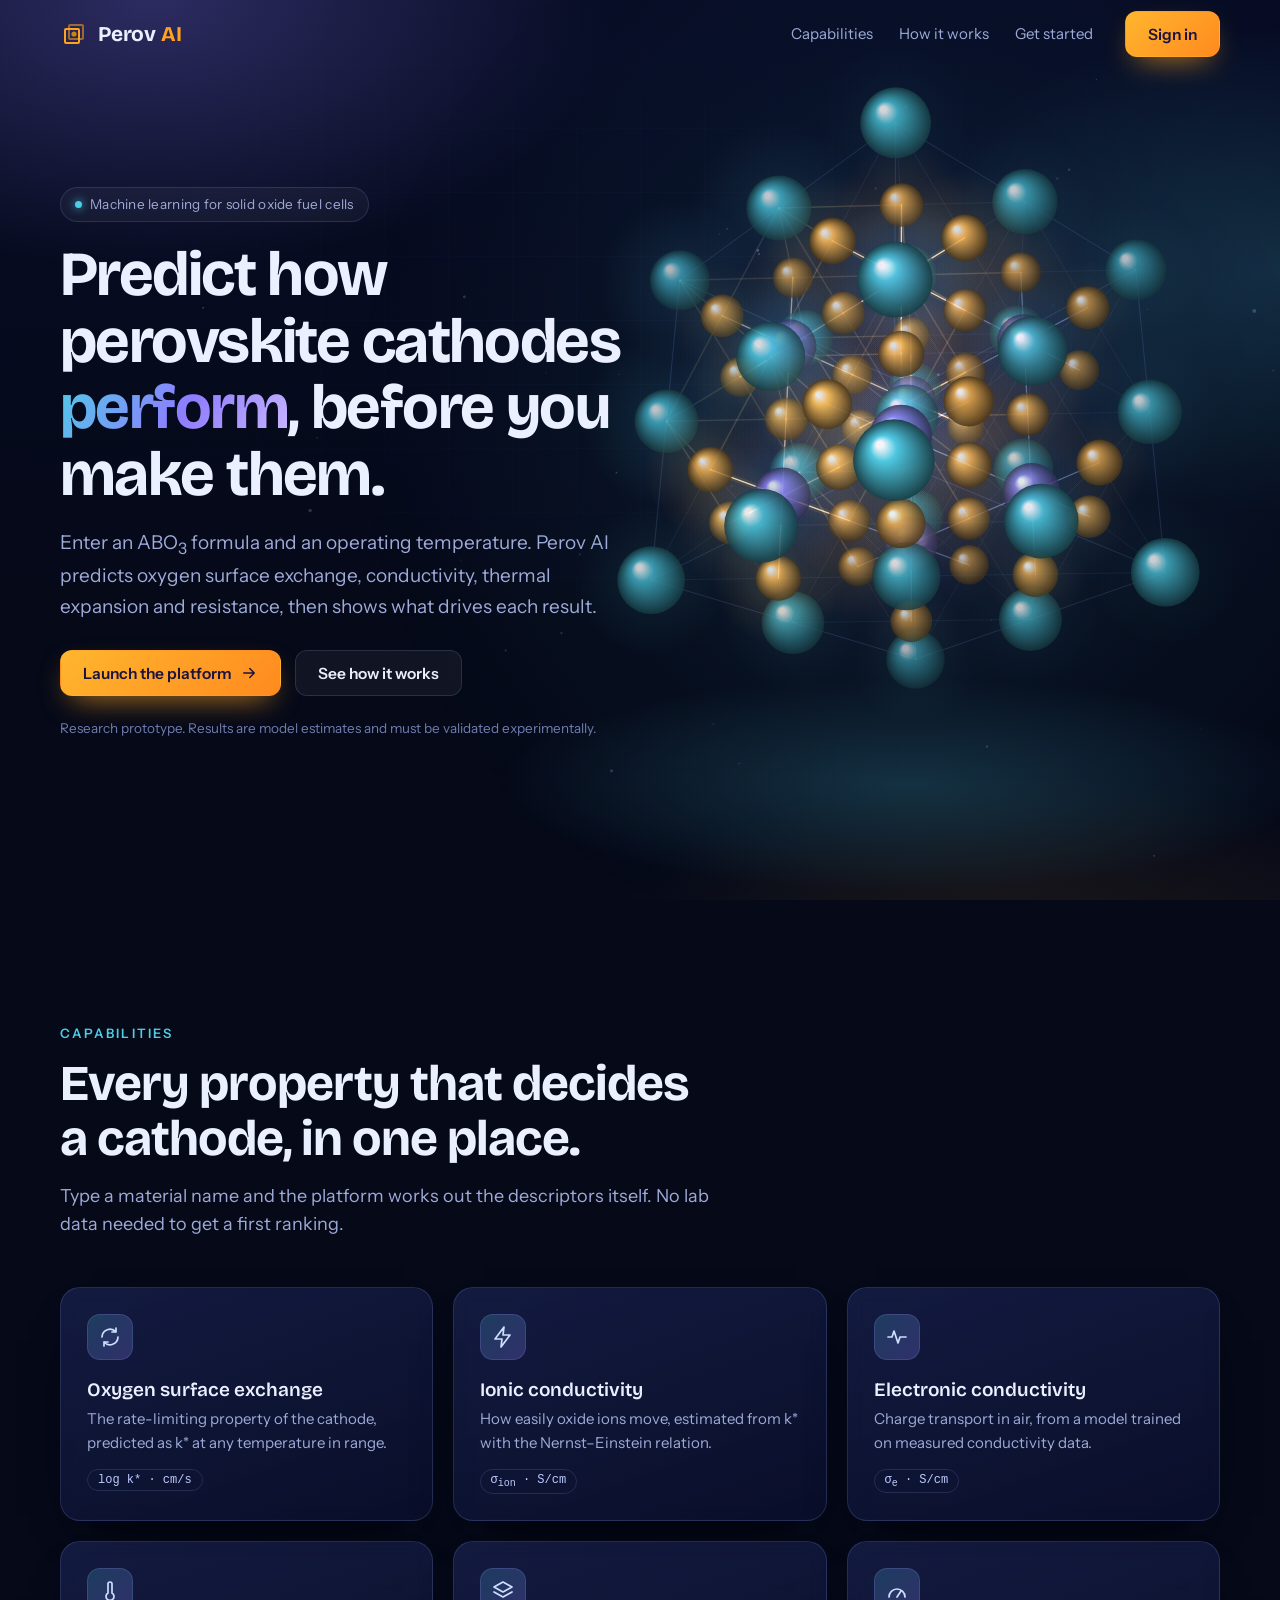
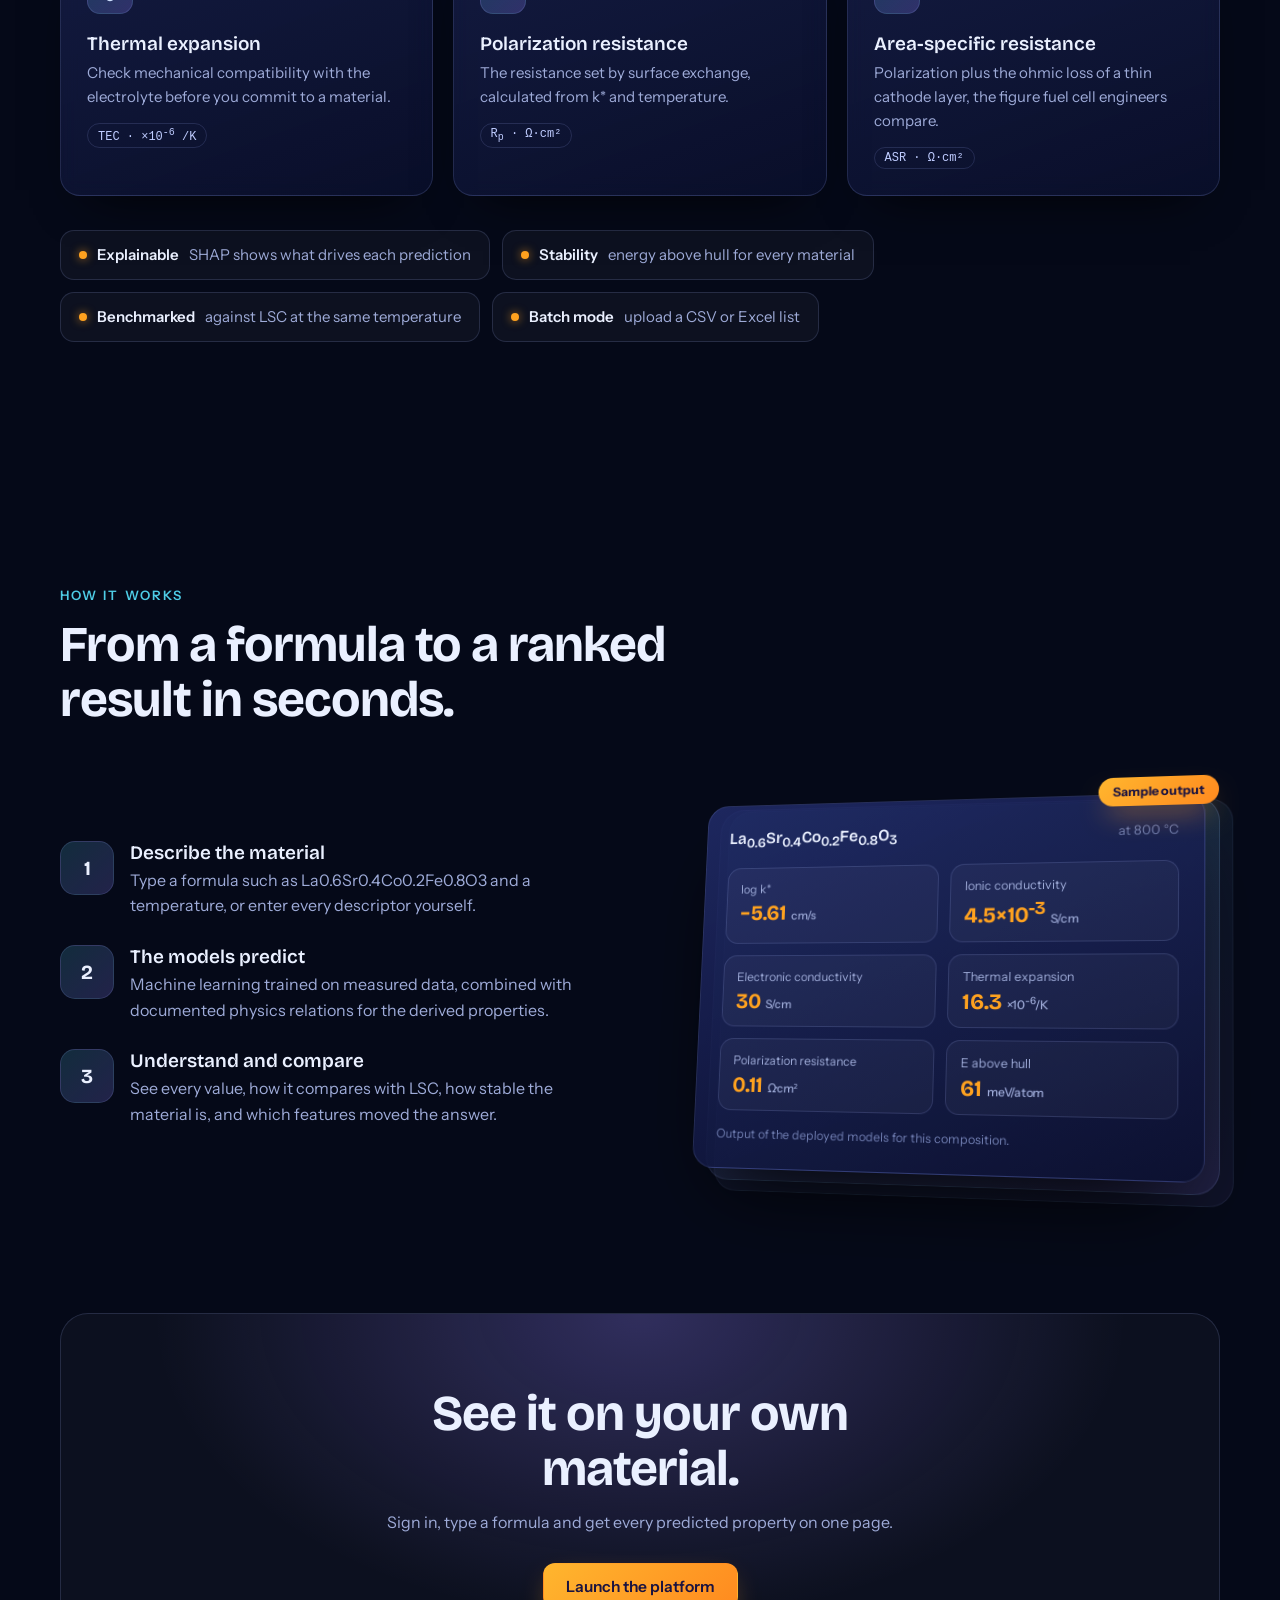
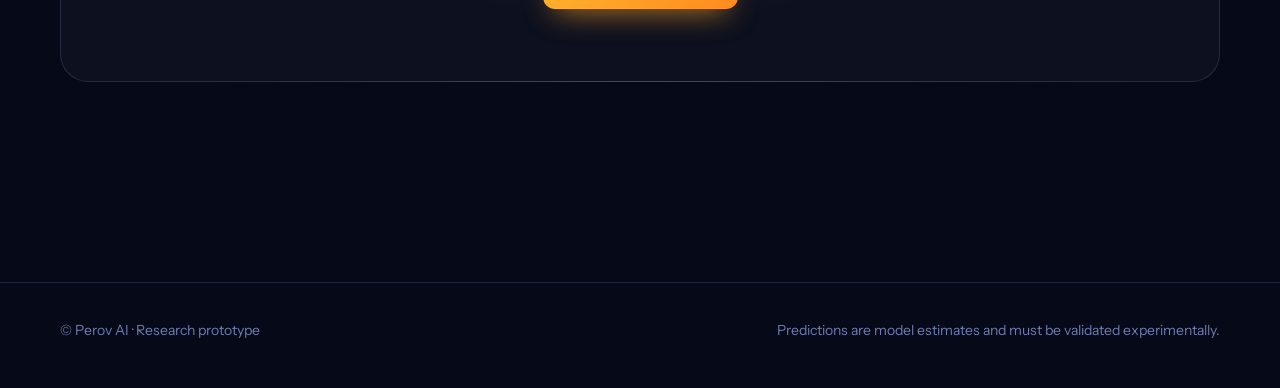
==== commit caa3aaeb: "Update index.html" ====
--- a/static/index.html
+++ b/static/index.html
@@ -33,13 +33,6 @@
     <p class="fine">Research prototype. Results are model estimates and must be validated experimentally.</p>
   </div></div>
 </section>
-
-<div class="stats"><div class="wrap">
-  <div class="stat"><b data-count="311">311</b><span>measurements in the training data</span></div>
-  <div class="stat"><b data-count="80">80</b><span>perovskite materials</span></div>
-  <div class="stat"><b data-count="6">6</b><span>predicted properties</span></div>
-  <div class="stat"><b>300&ndash;1000&nbsp;&deg;C</b><span>operating temperature range</span></div>
-</div></div>
 
 <section class="block" id="capabilities"><div class="wrap">
   <span class="kicker">Capabilities</span>
--- a/static/site.css
+++ b/static/site.css
@@ -0,0 +1,162 @@
+/* Perov AI: home and login. Midnight navy with cyan and violet depth, amber as the single brand accent. */
+:root{--bg:#050918;--bg2:#0A1130;--ink:#EAF0FF;--muted:#9EABD8;--dim:#6F7DB0;--line:rgba(160,180,255,.16);--glass:rgba(16,24,64,.55);
+  --cyan:#4ECDE6;--violet:#8F7CFF;--amber:#FFA21F;--amber2:#FF8A1F;--ok:#4CC38A;--err:#F0907F;
+  --display:"Bricolage Grotesque","Segoe UI",system-ui,sans-serif;--body:"Instrument Sans","Segoe UI",system-ui,sans-serif;--mono:"IBM Plex Mono",ui-monospace,Menlo,Consolas,monospace}
+*{box-sizing:border-box}
+html{scroll-behavior:smooth;scroll-padding-top:80px}
+body.site{margin:0;color:var(--ink);font:400 16px/1.6 var(--body);background:var(--bg);overflow-x:hidden}
+body.site::before{content:"";position:fixed;inset:0;z-index:-2;
+  background:radial-gradient(60% 50% at 12% 0%,rgba(143,124,255,.28),transparent 60%),radial-gradient(50% 45% at 100% 30%,rgba(78,205,230,.16),transparent 60%),radial-gradient(60% 40% at 80% 110%,rgba(255,162,31,.12),transparent 60%),linear-gradient(180deg,#070C24,#050918 70%)}
+body.site::after{content:"";position:fixed;inset:0;z-index:-1;pointer-events:none;opacity:.5;
+  background-image:linear-gradient(rgba(160,180,255,.05) 1px,transparent 1px),linear-gradient(90deg,rgba(160,180,255,.05) 1px,transparent 1px);background-size:64px 64px;
+  -webkit-mask-image:radial-gradient(70% 60% at 50% 35%,#000,transparent);mask-image:radial-gradient(70% 60% at 50% 35%,#000,transparent)}
+[hidden]{display:none!important}
+a{color:inherit}
+:focus-visible{outline:3px solid var(--amber);outline-offset:3px;border-radius:6px}
+.wrap{width:min(1160px,100% - 48px);margin:0 auto}
+
+/* navigation */
+.nav{position:fixed;top:0;left:0;right:0;z-index:20;transition:background .3s,border-color .3s,backdrop-filter .3s;border-bottom:1px solid transparent}
+.nav.solid{background:rgba(5,9,24,.72);backdrop-filter:blur(16px);-webkit-backdrop-filter:blur(16px);border-color:var(--line)}
+.nav .wrap{display:flex;align-items:center;gap:28px;height:68px}
+.brand{display:flex;align-items:center;gap:10px;font:700 21px var(--display);letter-spacing:-.01em;text-decoration:none}
+.brand svg{width:28px;height:28px}.brand i{font-style:normal;color:var(--amber)}
+.nav nav{display:flex;gap:26px;margin-left:auto;font-size:15px}
+.nav nav a{color:var(--muted);text-decoration:none;transition:color .2s}.nav nav a:hover{color:var(--ink)}
+.nav .btn{margin-left:4px}
+
+/* buttons */
+.btn{display:inline-flex;align-items:center;justify-content:center;gap:8px;font:600 15.5px var(--body);border-radius:12px;border:1px solid var(--line);padding:12px 22px;min-height:46px;cursor:pointer;color:var(--ink);background:rgba(255,255,255,.05);text-decoration:none;transition:transform .2s,box-shadow .2s,background .2s}
+.btn:hover{background:rgba(255,255,255,.1);transform:translateY(-1px)}
+.btn.primary{border-color:transparent;color:#1B1340;background:linear-gradient(135deg,#FFB62E,var(--amber2));box-shadow:0 12px 30px -12px rgba(255,162,31,.85)}
+.btn.primary:hover{box-shadow:0 16px 36px -10px rgba(255,162,31,.95);filter:brightness(1.05)}
+.btn[disabled]{opacity:.6;cursor:default}
+.btn svg{width:18px;height:18px}
+
+/* hero */
+.hero{position:relative;min-height:100vh;min-height:100svh;display:flex;align-items:center;padding:112px 0 72px}
+.hero canvas{position:absolute;inset:0;width:100%;height:100%;pointer-events:none}
+.hero .wrap{position:relative;z-index:2}
+.eyebrow{display:inline-flex;align-items:center;gap:8px;padding:6px 14px;border:1px solid var(--line);border-radius:999px;background:rgba(255,255,255,.04);color:var(--muted);font-size:13.5px;letter-spacing:.02em}
+.eyebrow::before{content:"";width:7px;height:7px;border-radius:50%;background:var(--cyan);box-shadow:0 0 10px var(--cyan)}
+.hero h1{margin:20px 0 0;font:700 clamp(36px,4.9vw,64px)/1.06 var(--display);letter-spacing:-.025em;max-width:15ch}
+.hero h1 em{font-style:normal;background:linear-gradient(120deg,var(--cyan),var(--violet) 55%,#C9B8FF);-webkit-background-clip:text;background-clip:text;color:transparent}
+.hero p.lead{margin:20px 0 0;max-width:44ch;color:var(--muted);font-size:clamp(16px,1.5vw,19px)}
+.hero .cta{display:flex;flex-wrap:wrap;gap:14px;margin-top:28px}
+.hero .fine{margin-top:22px;color:var(--dim);font-size:13.5px}
+.scrollhint{position:absolute;left:50%;bottom:26px;transform:translateX(-50%);z-index:2;color:var(--dim);font-size:12px;letter-spacing:.18em;text-transform:uppercase;text-align:center}
+.scrollhint::after{content:"";display:block;width:1px;height:34px;margin:8px auto 0;background:linear-gradient(var(--dim),transparent)}
+
+/* stats */
+.stats{border-block:1px solid var(--line);background:rgba(255,255,255,.025)}
+.stats .wrap{display:grid;grid-template-columns:repeat(4,1fr)}
+.stat{padding:30px 18px;text-align:center;border-right:1px solid var(--line)}.stat:last-child{border:0}
+.stat b{display:block;white-space:nowrap;font:700 clamp(24px,3.4vw,42px)/1.1 var(--display);letter-spacing:-.02em;background:linear-gradient(120deg,#fff,#B9C6FF);-webkit-background-clip:text;background-clip:text;color:transparent}
+.stat span{color:var(--muted);font-size:14px}
+
+/* sections */
+section.block{padding:clamp(70px,10vw,120px) 0}
+.kicker{color:var(--cyan);font:600 13px var(--body);letter-spacing:.16em;text-transform:uppercase}
+.block h2{margin:10px 0 0;font:700 clamp(30px,4.2vw,50px)/1.1 var(--display);letter-spacing:-.02em;max-width:20ch}
+.block .sub{margin:16px 0 0;color:var(--muted);max-width:56ch;font-size:18px}
+
+/* 3D tilt cards */
+.grid3{display:grid;grid-template-columns:repeat(3,1fr);gap:20px;margin-top:48px;perspective:1100px}
+.tilt{position:relative;border:1px solid var(--line);border-radius:20px;padding:26px;background:linear-gradient(160deg,rgba(40,52,120,.42),rgba(12,18,52,.62));backdrop-filter:blur(10px);-webkit-backdrop-filter:blur(10px);
+  transform:rotateX(var(--rx,0deg)) rotateY(var(--ry,0deg));transform-style:preserve-3d;transition:transform .18s ease-out,border-color .2s,box-shadow .3s;box-shadow:0 24px 50px -30px #000}
+.tilt:hover{border-color:rgba(143,124,255,.55);box-shadow:0 34px 70px -30px rgba(80,70,200,.7)}
+.tilt::after{content:"";position:absolute;inset:0;border-radius:inherit;pointer-events:none;opacity:0;transition:opacity .25s;background:radial-gradient(260px circle at var(--mx,50%) var(--my,0%),rgba(255,255,255,.14),transparent 60%)}
+.tilt:hover::after{opacity:1}
+.tilt .ico{width:46px;height:46px;border-radius:13px;display:grid;place-items:center;background:linear-gradient(135deg,rgba(78,205,230,.2),rgba(143,124,255,.25));border:1px solid var(--line);transform:translateZ(34px)}
+.tilt .ico svg{width:24px;height:24px;stroke:#CFE0FF;fill:none;stroke-width:1.7;stroke-linecap:round;stroke-linejoin:round}
+.tilt h3{margin:18px 0 6px;font:600 19px var(--display);transform:translateZ(22px)}
+.tilt p{margin:0;color:var(--muted);font-size:15px;transform:translateZ(12px)}
+.tilt .unit{display:inline-block;margin-top:14px;padding:3px 10px;border-radius:999px;border:1px solid var(--line);font:500 12px var(--mono);color:#BFCCFF;transform:translateZ(18px)}
+.chips{display:flex;flex-wrap:wrap;gap:12px;margin-top:34px}
+.chip{display:flex;align-items:center;gap:10px;padding:12px 18px;border:1px solid var(--line);border-radius:14px;background:rgba(255,255,255,.035);color:var(--muted);font-size:15px}
+.chip b{color:var(--ink);font-weight:600}.chip::before{content:"";width:8px;height:8px;border-radius:50%;background:var(--amber);box-shadow:0 0 10px rgba(255,162,31,.7)}
+
+/* how it works */
+.how{display:grid;grid-template-columns:1fr 1.05fr;gap:clamp(30px,6vw,80px);align-items:center;margin-top:48px}
+.steps{list-style:none;margin:0;padding:0;display:grid;gap:26px;counter-reset:s}
+.steps li{display:grid;grid-template-columns:52px 1fr;gap:18px;counter-increment:s}
+.steps li::before{content:counter(s);display:grid;place-items:center;width:52px;height:52px;border-radius:15px;border:1px solid var(--line);background:linear-gradient(135deg,rgba(78,205,230,.18),rgba(143,124,255,.22));font:700 20px var(--display)}
+.steps h3{margin:0 0 4px;font:600 19px var(--display)}.steps p{margin:0;color:var(--muted)}
+.stage3d{perspective:1300px;padding:20px}
+.rig{position:relative;transform-style:preserve-3d;transform:rotateY(var(--ry,-12deg)) rotateX(var(--rx,7deg));transition:transform .2s ease-out}
+.plate{position:absolute;inset:-14px;border-radius:26px;border:1px solid var(--line);background:linear-gradient(160deg,rgba(78,205,230,.12),rgba(143,124,255,.12));transform:translateZ(-70px)}
+.plate.p2{inset:-28px;transform:translateZ(-130px);opacity:.55}
+.sample{position:relative;border:1px solid var(--line);border-radius:22px;padding:24px;background:linear-gradient(160deg,rgba(32,42,104,.88),rgba(10,15,46,.92));box-shadow:0 40px 80px -30px #000}
+.sample .top{display:flex;justify-content:space-between;gap:12px;flex-wrap:wrap;align-items:baseline}
+.sample .top b{font:600 17px var(--display)}.sample .top span{color:var(--dim);font-size:13px}
+.tiles{display:grid;grid-template-columns:repeat(2,1fr);gap:12px;margin-top:18px}
+.tile{border:1px solid var(--line);border-radius:14px;padding:12px 14px;background:rgba(255,255,255,.035)}
+.tile small{display:block;color:var(--muted);font-size:12.5px}
+.tile b{display:block;margin-top:2px;font:700 22px var(--display);color:var(--amber);letter-spacing:-.01em}
+.tile b i{font:500 12px var(--body);font-style:normal;color:var(--muted);margin-left:5px}
+.badge3d{position:absolute;right:-14px;top:-18px;padding:7px 14px;border-radius:999px;background:linear-gradient(135deg,#FFB62E,var(--amber2));color:#1B1340;font:700 12.5px var(--body);transform:translateZ(60px);box-shadow:0 14px 28px -10px rgba(255,162,31,.8)}
+.sample .note{margin:14px 0 0;color:var(--dim);font-size:12.5px}
+
+/* call to action and footer */
+.cta-band{text-align:center;border:1px solid var(--line);border-radius:28px;padding:clamp(40px,6vw,72px) 24px;background:radial-gradient(60% 120% at 50% 0%,rgba(143,124,255,.28),transparent 70%),rgba(255,255,255,.03)}
+.cta-band h2{margin:0 auto;max-width:18ch}.cta-band p{margin:14px auto 28px;color:var(--muted);max-width:50ch}
+footer{padding:36px 0 46px;color:var(--dim);font-size:14px;border-top:1px solid var(--line);margin-top:80px}
+footer .wrap{display:flex;justify-content:space-between;gap:20px;flex-wrap:wrap}
+
+.reveal{opacity:0;transform:translateY(26px);transition:opacity .8s ease,transform .8s ease}.reveal.in{opacity:1;transform:none}
+.grid3 .reveal:nth-child(2){transition-delay:.08s}.grid3 .reveal:nth-child(3){transition-delay:.16s}.grid3 .reveal:nth-child(5){transition-delay:.08s}.grid3 .reveal:nth-child(6){transition-delay:.16s}
+
+@media (max-width:900px){
+  .grid3{grid-template-columns:1fr 1fr}.how{grid-template-columns:1fr}.stats .wrap{grid-template-columns:1fr 1fr}.stat:nth-child(2){border-right:0}.stat:nth-child(-n+2){border-bottom:1px solid var(--line)}
+  .nav nav{display:none}.nav .btn{margin-left:auto}
+  .hero{align-items:flex-start;padding:310px 0 56px}
+}
+@media (max-width:560px){.grid3{grid-template-columns:1fr}.hero h1{max-width:none}.tiles{grid-template-columns:1fr 1fr}}
+@media (prefers-reduced-motion:reduce){html{scroll-behavior:auto}*,*::before,*::after{animation:none!important;transition:none!important}.reveal{opacity:1;transform:none}}
+
+/* ================= login ================= */
+body.login{overflow:hidden}
+#crystal{position:fixed;inset:0;width:100%;height:100%;z-index:0;pointer-events:none}
+.lbar{position:fixed;top:0;left:0;right:0;z-index:5;display:flex;align-items:center;justify-content:space-between;padding:18px 28px}
+.lbar .back{color:var(--muted);text-decoration:none;font-size:14.5px}.lbar .back:hover{color:var(--ink)}
+.claim{position:fixed;left:6vw;bottom:6vh;z-index:2;max-width:520px;transition:opacity .6s,transform .6s}
+.claim h1{margin:0;font:700 clamp(28px,3.5vw,46px)/1.08 var(--display);letter-spacing:-.025em}
+.claim h1 em{font-style:normal;background:linear-gradient(120deg,var(--cyan),var(--violet) 60%,#C9B8FF);-webkit-background-clip:text;background-clip:text;color:transparent}
+.claim p{margin:14px 0 0;color:var(--muted);font-size:17px;max-width:40ch}
+body[data-stage="busy"] .claim{opacity:0;transform:translateY(14px)}
+.panel{position:fixed;z-index:4;right:7vw;top:50%;width:min(430px,calc(100vw - 32px));max-height:calc(100vh - 96px);overflow:auto;transform:translate(0,-50%);padding:28px;border-radius:24px;border:1px solid var(--line);
+  background:linear-gradient(180deg,rgba(34,42,110,.6),rgba(12,17,50,.72));backdrop-filter:blur(20px) saturate(1.25);-webkit-backdrop-filter:blur(20px) saturate(1.25);box-shadow:0 40px 90px -34px #000,inset 0 1px 0 rgba(255,255,255,.1);transition:opacity .6s,transform .6s}
+body[data-stage="busy"] .panel{opacity:0;pointer-events:none;transform:translate(24px,-50%) scale(.97)}
+.panel.shake{animation:shake .4s}
+@keyframes shake{20%{transform:translate(-8px,-50%)}40%{transform:translate(8px,-50%)}60%{transform:translate(-5px,-50%)}80%{transform:translate(5px,-50%)}}
+.panel h2{margin:0;font:700 27px/1.15 var(--display);letter-spacing:-.01em}
+.panel .sub{margin:6px 0 0;color:var(--muted);font-size:14.5px}
+.seg{display:flex;gap:2px;border:1px solid var(--line);border-radius:11px;padding:3px;background:rgba(5,9,24,.5);margin:0 0 18px}
+.seg button{flex:1;border:0;background:transparent;color:var(--muted);padding:8px 10px;border-radius:8px;font:600 14px var(--body);cursor:pointer}
+.seg button[aria-pressed="true"]{background:var(--amber);color:#1B1340}
+.field{margin-top:15px}.field label{display:block;font-size:13px;font-weight:600;margin-bottom:5px}
+.field input[type=email],.field input[type=password],.field input[type=text]{width:100%;border:1px solid var(--line);border-radius:11px;padding:12px 13px;background:rgba(5,9,24,.55);color:var(--ink);font:400 16px var(--body)}
+.field input:focus{outline:none;border-color:var(--cyan);box-shadow:0 0 0 3px rgba(78,205,230,.22)}
+.pwrow{display:flex;gap:8px}.pwrow input{flex:1}.pwrow .btn{padding:0 14px;min-height:0;font-size:14px}
+.opts{display:flex;align-items:center;margin-top:14px;font-size:14px}.opts label{display:flex;align-items:center;gap:8px;cursor:pointer;color:var(--muted)}.opts input{width:18px;height:18px;accent-color:var(--amber)}
+.msg{margin-top:14px;padding:10px 12px;border-radius:10px;font-size:14px;background:#3A1F1B;color:#F5C0B6;border:1px solid #6B342C}
+.panel .btn.primary{width:100%;margin-top:18px}
+.note{margin:14px 0 0;color:var(--dim);font-size:13px}
+.linkbtn{background:none;border:0;padding:4px 0;color:var(--muted);font:500 14px var(--body);cursor:pointer;text-decoration:underline;text-underline-offset:3px}
+.resume{margin-bottom:16px;padding:12px;border:1px solid rgba(255,162,31,.5);border-radius:14px;background:rgba(255,162,31,.1)}
+.resume p{margin:0 0 10px;font-size:14px;color:var(--muted)}.resume strong{color:var(--ink)}.resume .btn{width:100%;margin-top:0}.resume .linkbtn{display:block;margin:8px auto 0}
+.status{position:fixed;left:0;right:0;bottom:8vh;z-index:3;text-align:center;padding:0 24px;opacity:0;pointer-events:none;transition:opacity .5s}
+body[data-stage="busy"] .status{opacity:1}
+.status .line{margin:0;color:var(--muted);font-size:17px;letter-spacing:.04em}
+.status .big{margin:0;font:700 clamp(30px,6vw,56px)/1.05 var(--display);letter-spacing:.14em;color:var(--amber);text-shadow:0 0 28px rgba(255,162,31,.7)}
+.status .welcome2{margin:10px 0 0;font:600 clamp(18px,3vw,26px) var(--display)}
+.dots::after{content:"";animation:dots 1.2s steps(4,end) infinite}
+@keyframes dots{0%{content:""}25%{content:"."}50%{content:".."}75%{content:"..."}}
+@media (max-width:900px){
+  .claim{display:none}
+  .panel{right:auto;left:50%;top:auto;bottom:16px;transform:translate(-50%,0);max-height:66vh}
+  body[data-stage="busy"] .panel{transform:translate(-50%,24px) scale(.97)}
+  .panel.shake{animation:shakem .4s}
+  @keyframes shakem{20%{transform:translate(calc(-50% - 8px),0)}40%{transform:translate(calc(-50% + 8px),0)}60%{transform:translate(calc(-50% - 5px),0)}80%{transform:translate(calc(-50% + 5px),0)}}
+  .status{bottom:10vh}.lbar{padding:14px 18px}
+}
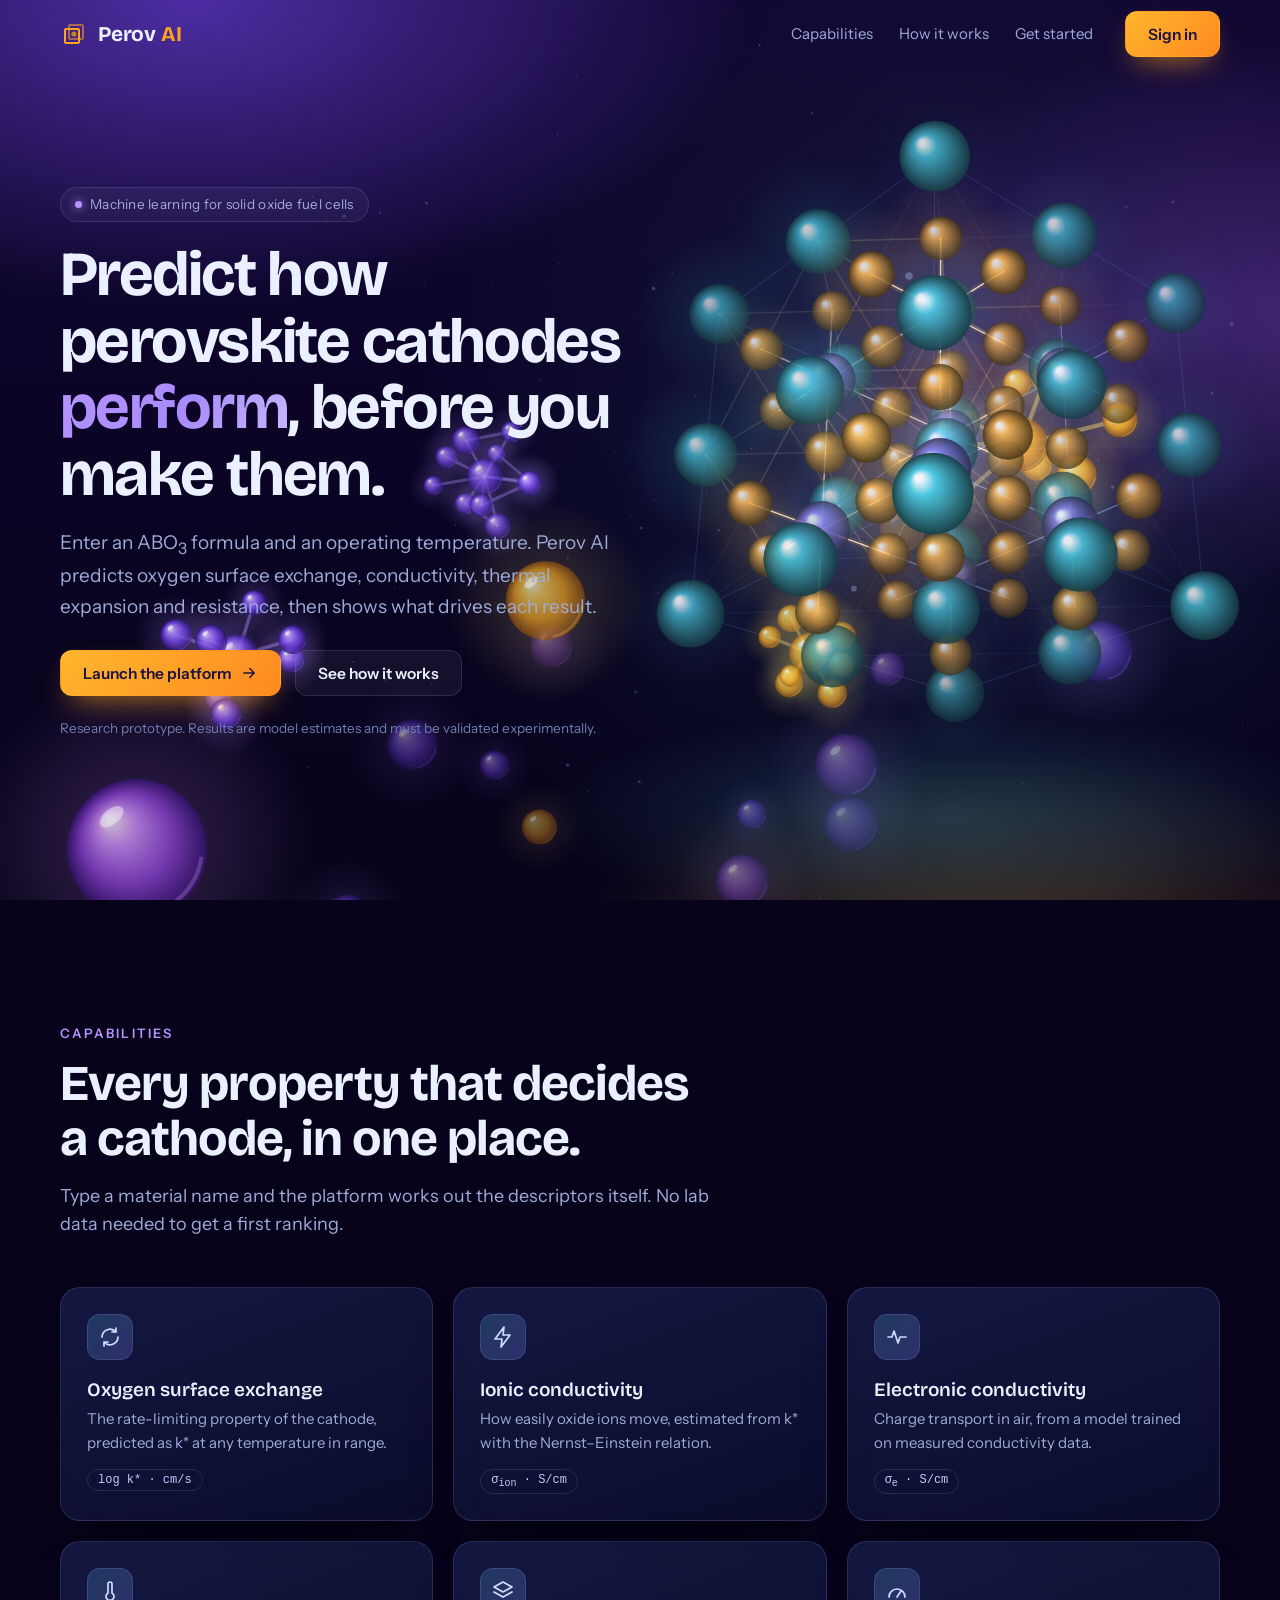
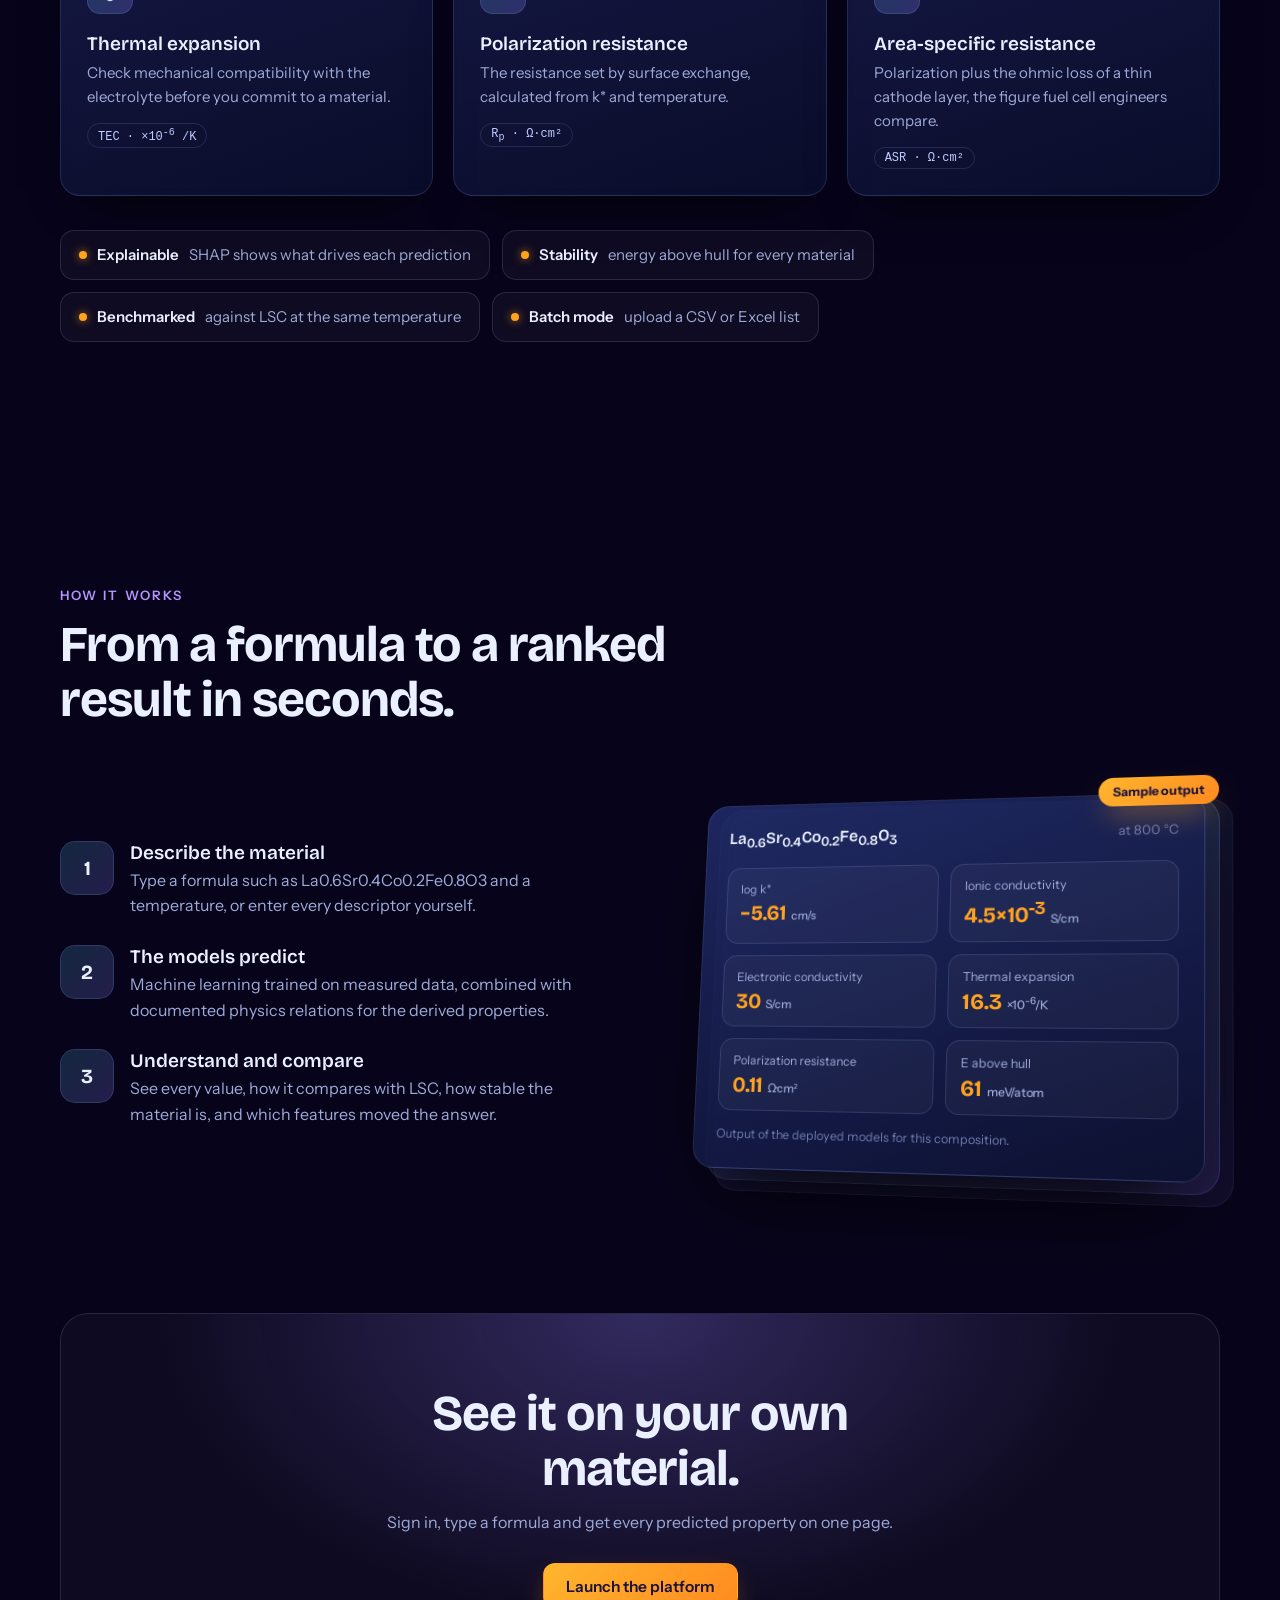
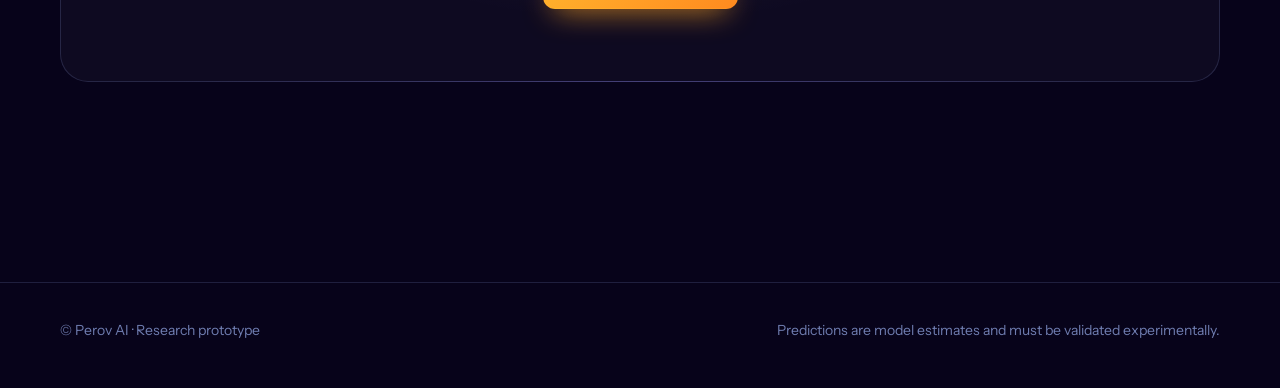
==== commit b0e6da90: "Fix script tag duplication in index.html" ====
--- a/static/index.html
+++ b/static/index.html
@@ -9,6 +9,7 @@
 <meta name="apple-mobile-web-app-title" content="Perov AI">
 <meta name="apple-mobile-web-app-status-bar-style" content="black-translucent">
 <script src="pwa.js" defer></script>
+<script src="bg3d.js" defer></script>
 <title>Perov AI | Predict perovskite cathode performance</title>
 <meta name="description" content="Perov AI predicts oxygen surface exchange, conductivity, thermal expansion and resistance of perovskite cathodes for solid oxide fuel cells.">
 <link href="https://fonts.googleapis.com/css2?family=Bricolage+Grotesque:opsz,wght@12..96,500;12..96,700&family=Instrument+Sans:wght@400;500;600&family=IBM+Plex+Mono:wght@400;500&display=swap" rel="stylesheet">
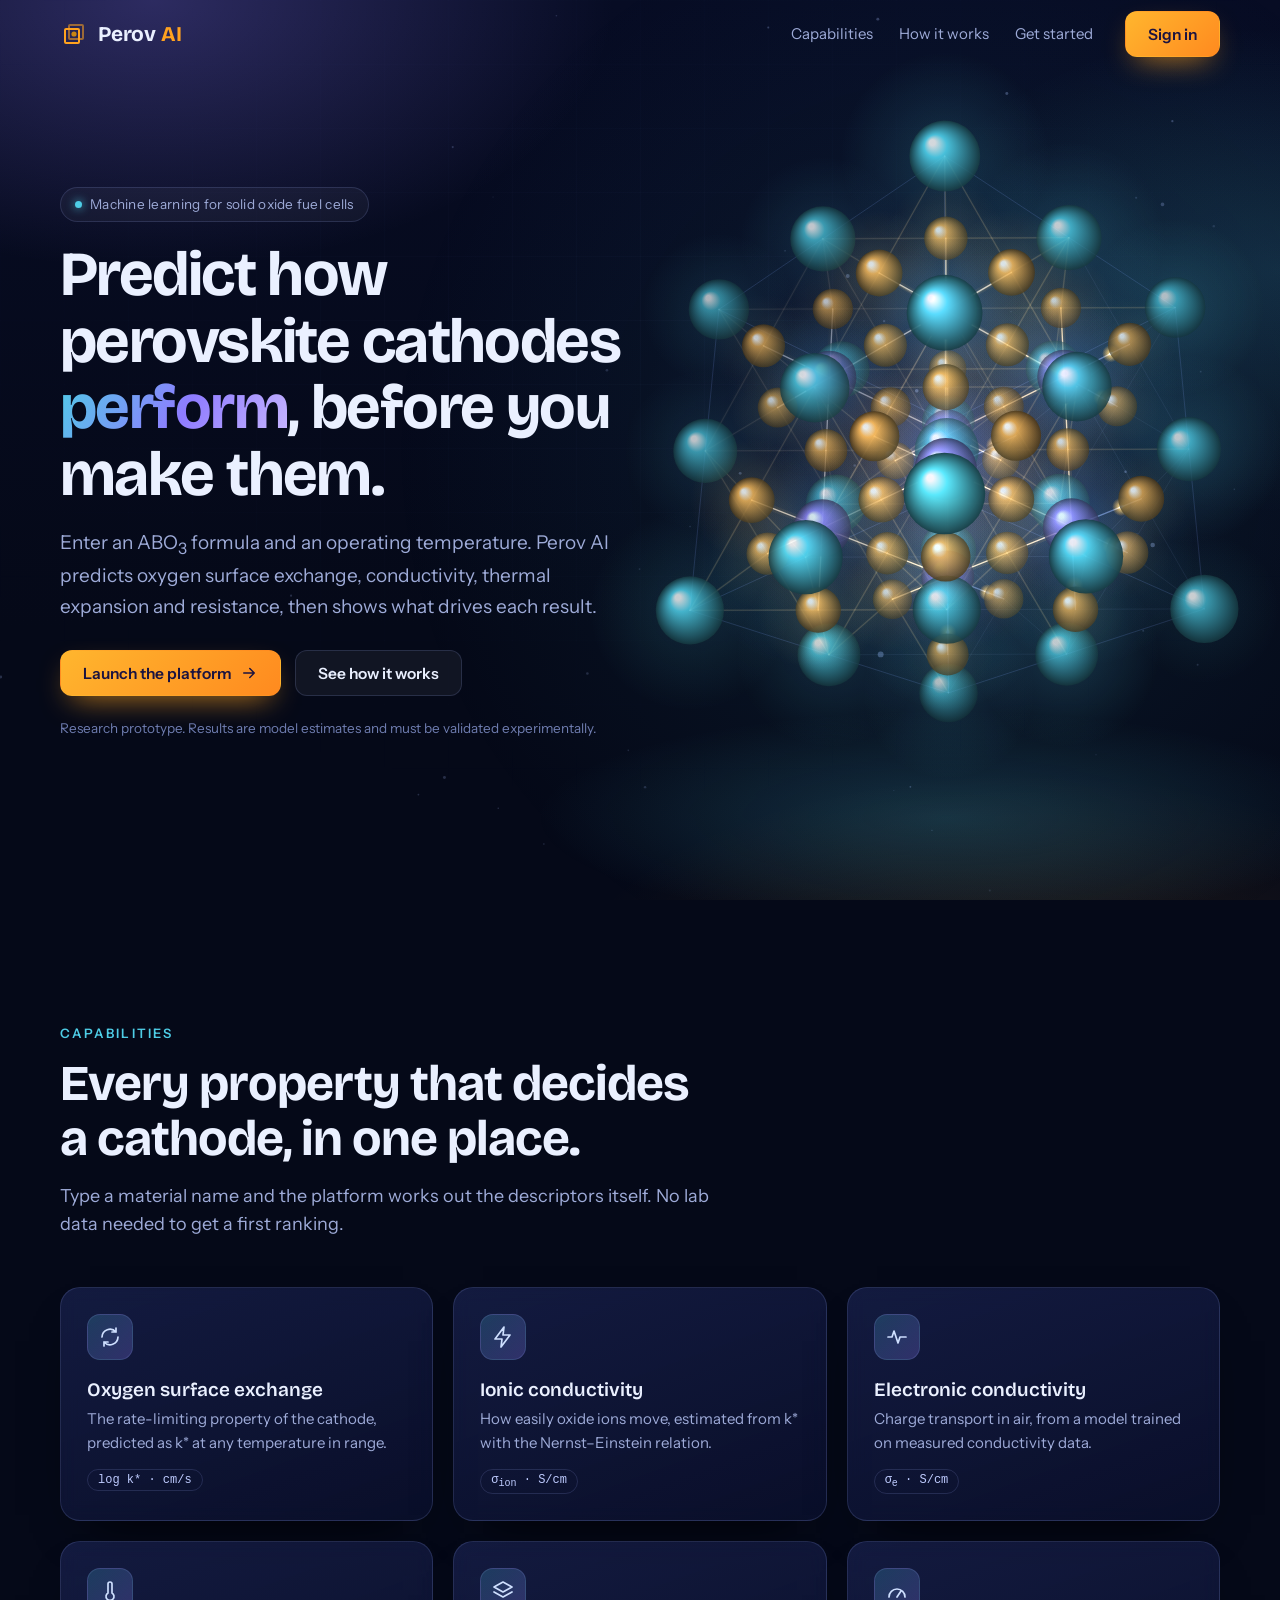
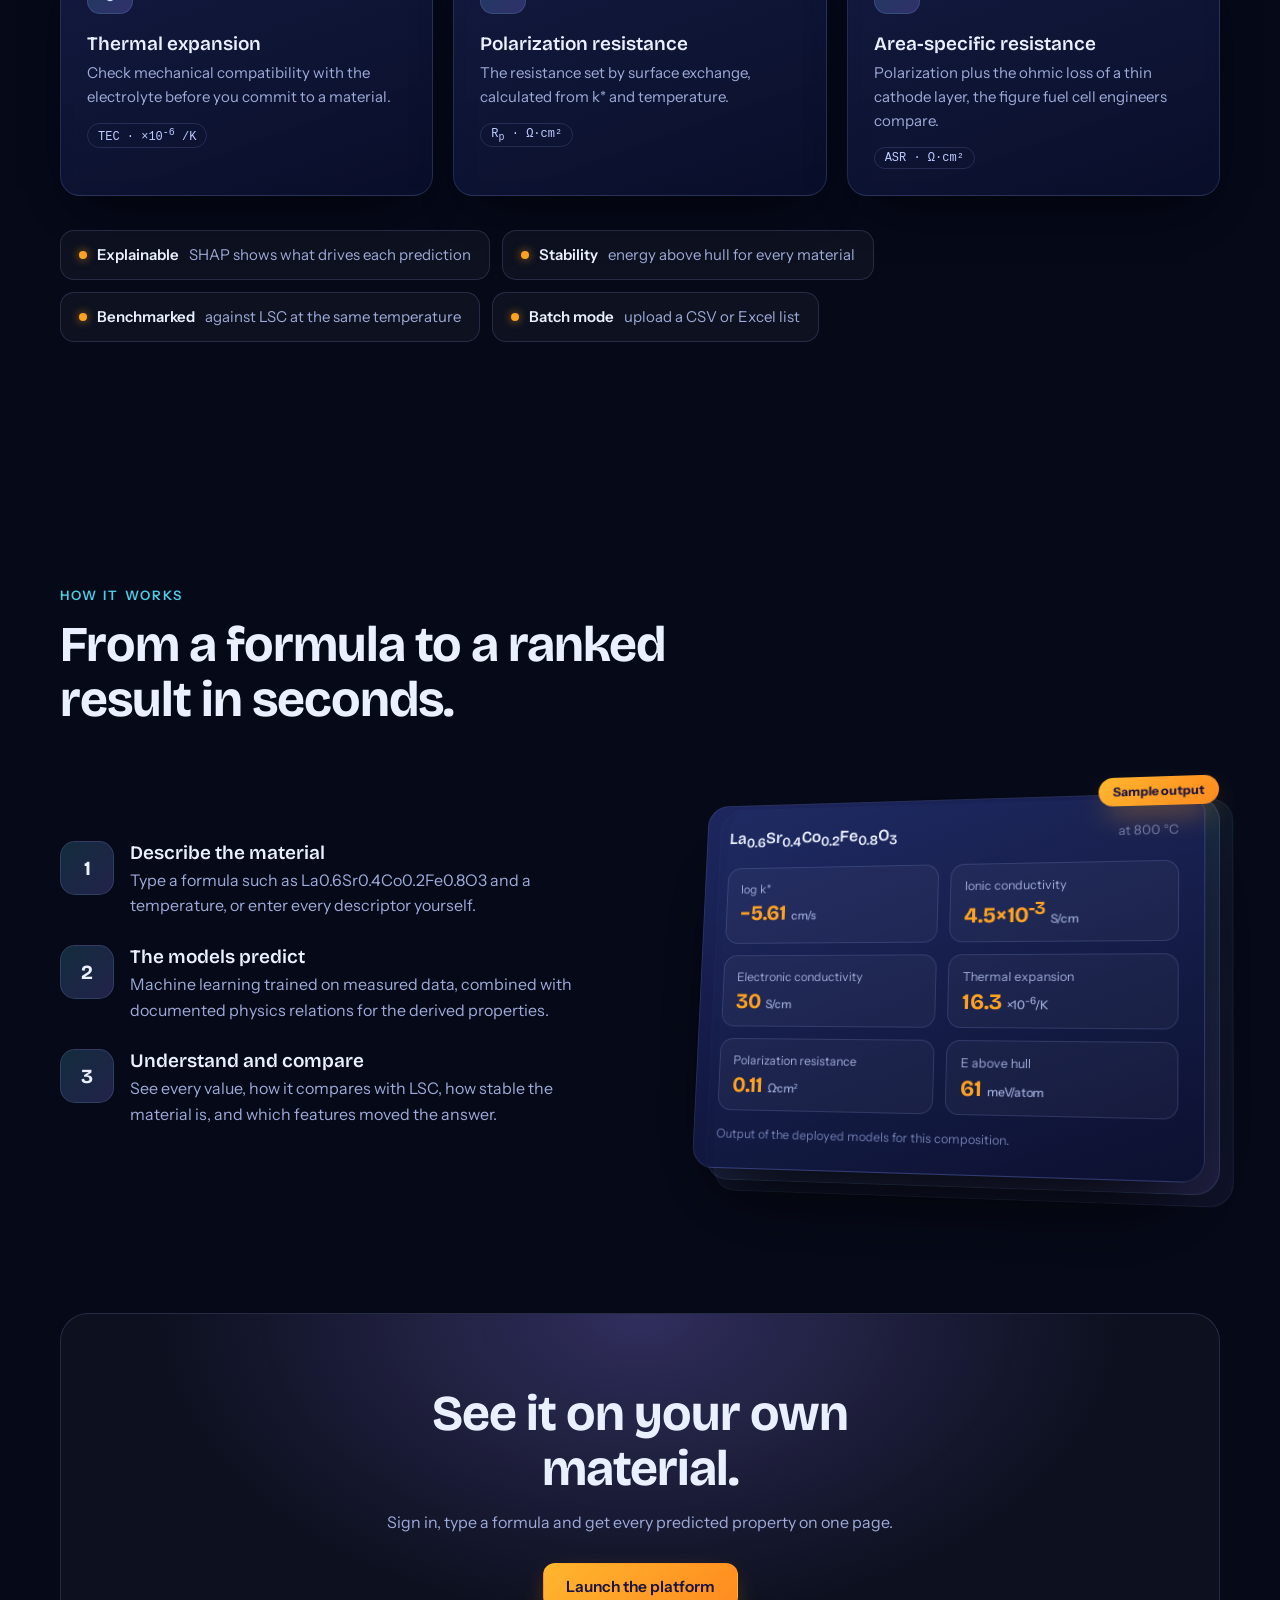
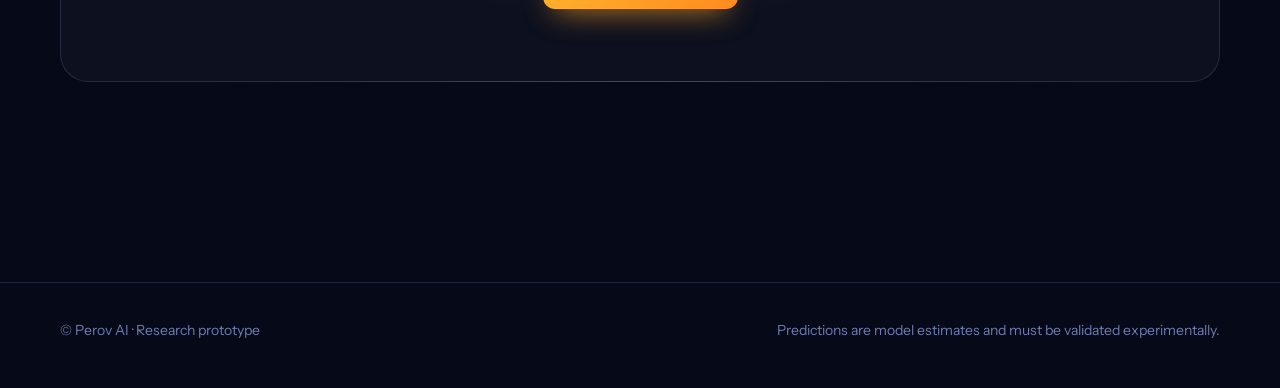
==== commit 6cfe7f0e: "Fix script tag duplication in index.html" ====
--- a/static/index.html
+++ b/static/index.html
@@ -9,7 +9,6 @@
 <meta name="apple-mobile-web-app-title" content="Perov AI">
 <meta name="apple-mobile-web-app-status-bar-style" content="black-translucent">
 <script src="pwa.js" defer></script>
-<script src="bg3d.js" defer></script>
 <title>Perov AI | Predict perovskite cathode performance</title>
 <meta name="description" content="Perov AI predicts oxygen surface exchange, conductivity, thermal expansion and resistance of perovskite cathodes for solid oxide fuel cells.">
 <link href="https://fonts.googleapis.com/css2?family=Bricolage+Grotesque:opsz,wght@12..96,500;12..96,700&family=Instrument+Sans:wght@400;500;600&family=IBM+Plex+Mono:wght@400;500&display=swap" rel="stylesheet">
